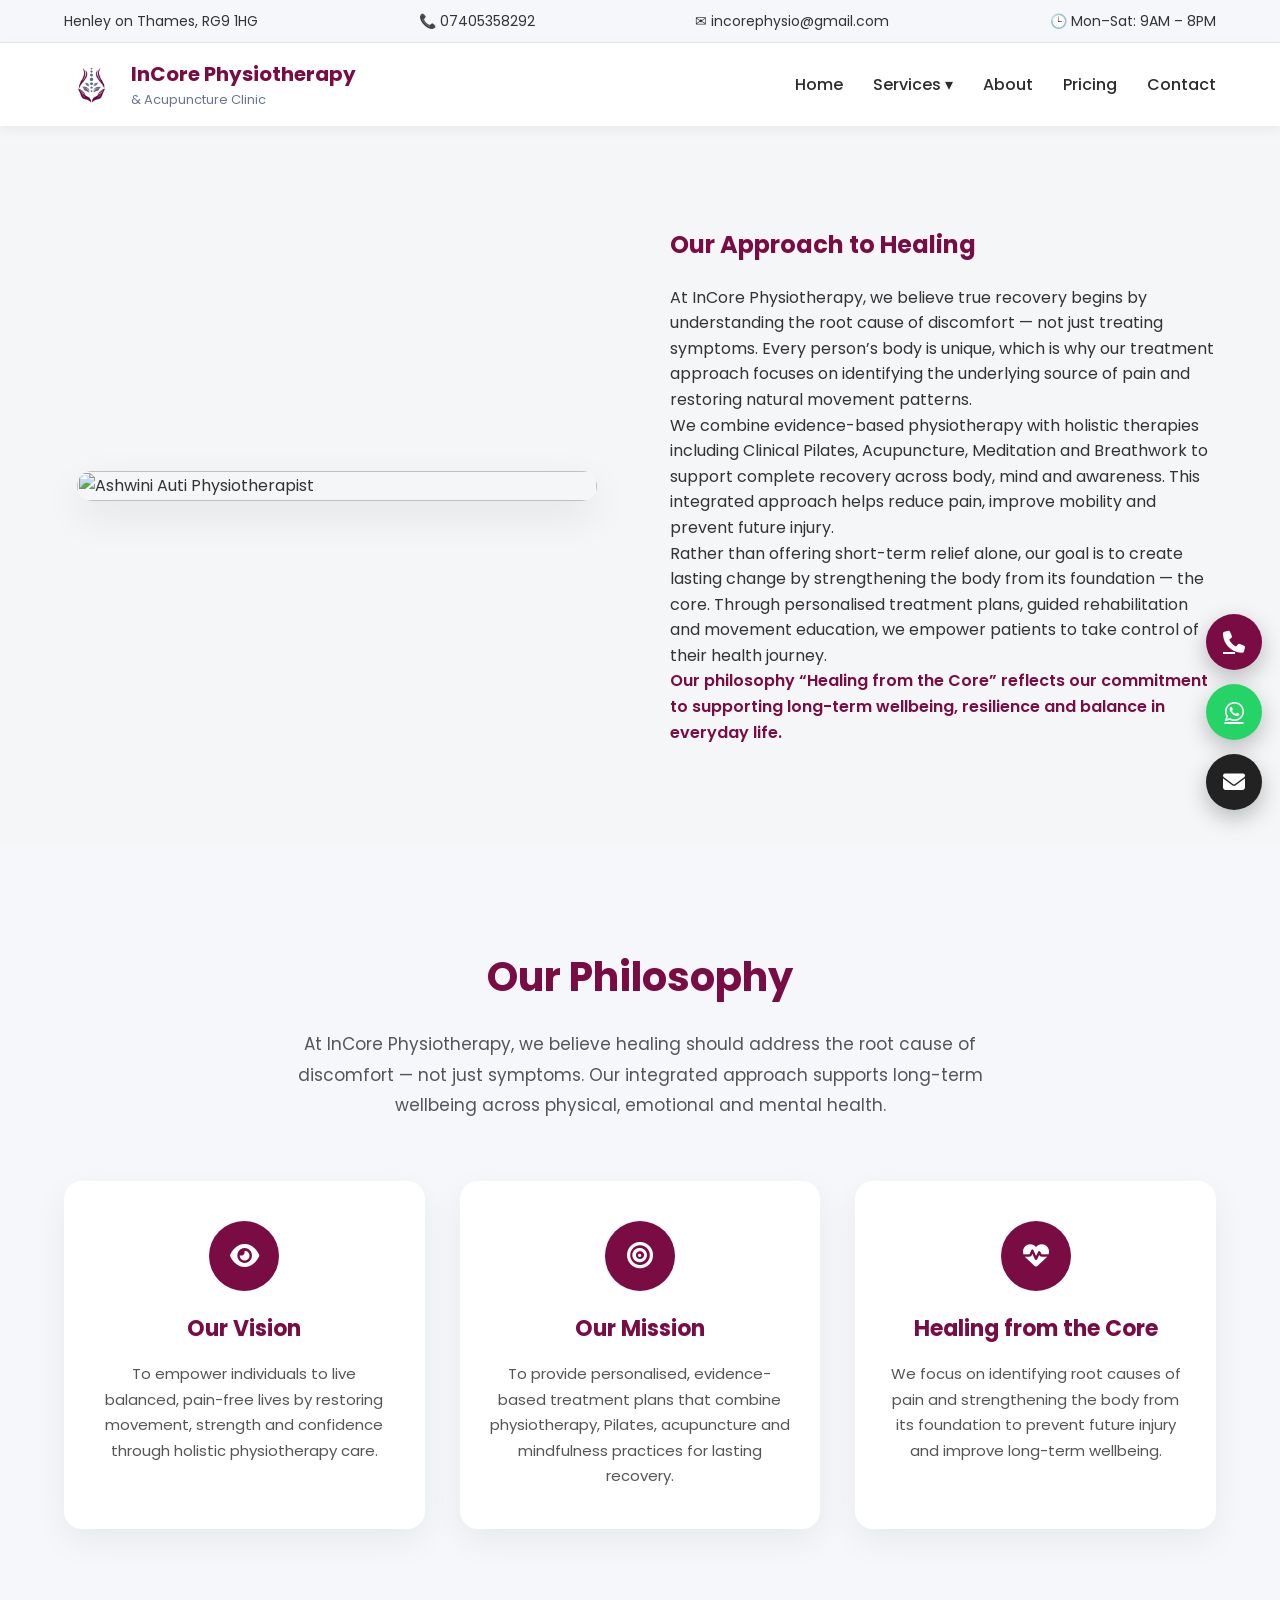
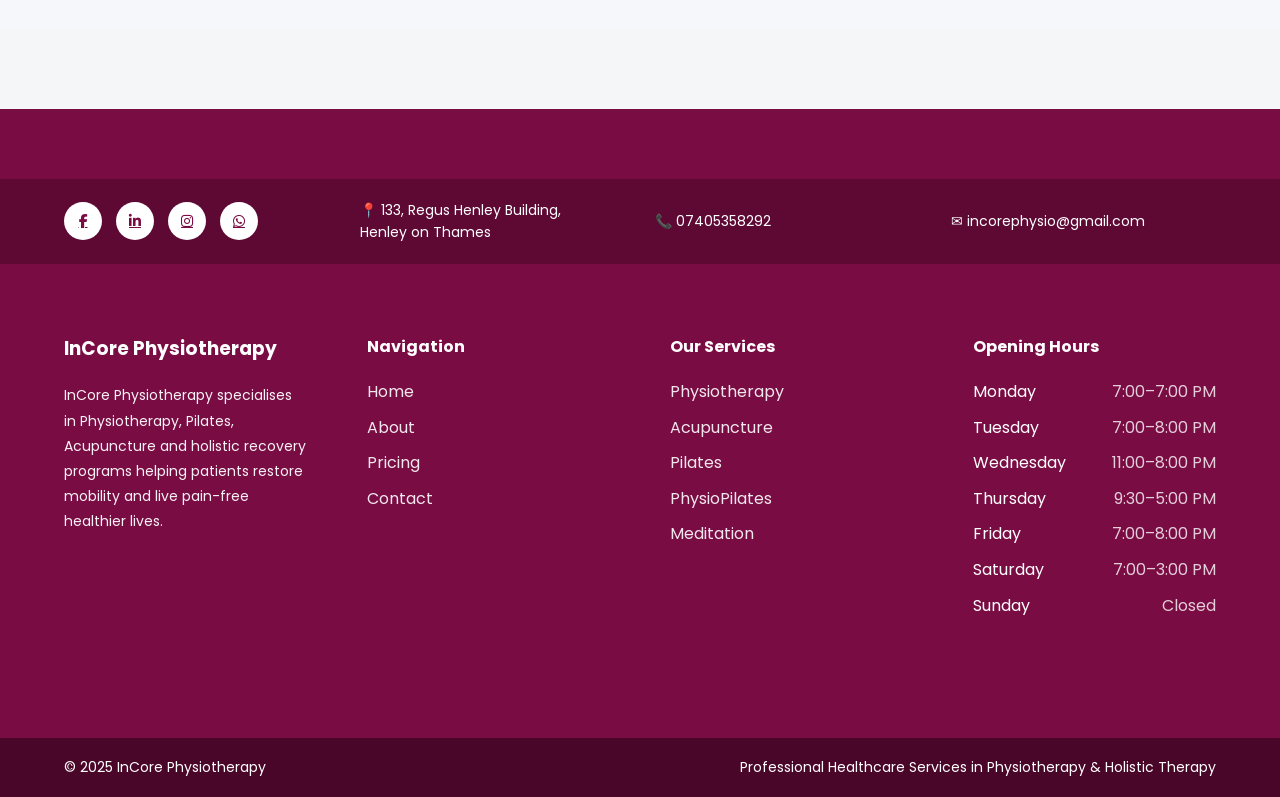
==== about.html @ 0fb8288b "Add files via upload" ====
<link rel="stylesheet" href="style1.css">

<link href="https://fonts.googleapis.com/css2?family=Poppins:wght@400;600&family=Open+Sans:wght@400;500&display=swap" rel="stylesheet">
<link rel="stylesheet"
href="https://cdnjs.cloudflare.com/ajax/libs/font-awesome/6.5.1/css/all.min.css">
</head>

<body>


<!-- TOP INFO BAR -->

<div class="topbar">

<div class="container topbar-flex">

<div class="info-item">
Henley on Thames, RG9 1HG
</div>

<div class="info-item">
📞 07405358292
</div>

<div class="info-item">
✉ incorephysio@gmail.com
</div>

<div class="info-item">
🕒 Mon–Sat: 9AM – 8PM
</div>

</div>

</div>



<!-- MAIN HEADER -->

<header class="header">

<div class="container nav">

<div class="logo-area">

<img src="icononly.png" class="logo-img">

<div class="logo-text">
<h2>InCore Physiotherapy </h2>
<span>& Acupuncture Clinic</span>

</div>

</div>


<nav class="menu" id="menu">

<a href="index.html">Home</a>

<div class="dropdown">

<a href="#" class="dropdown-toggle">Services ▾</a>

<div class="dropdown-menu">

<a href="physiotherapy.html">Physiotherapy</a>
<a href="accupuncture.html">Acupuncture</a>
<a href="Pilates.html">Pilates</a>
<a href="physiopilates.html">Breathwork</a>
<a href="meditation.html">Meditation</a>


</div>

</div>

<a href="about.html">About</a>
<a href="pricing.html">Pricing</a>

<a href="contact.html">Contact</a>

</nav>


<!-- <a href="#" class="btn-primary">
Book
</a>
 -->

<div class="hamburger" id="hamburger">
☰
</div>

</div>

</header>






<section class="about-intro">

<div class="container about-grid">

<div class="about-image">

<img src="founder.jpg" alt="Ashwini Auti Physiotherapist">

</div>

<div class="about-text">

<h2>Our Approach to Healing</h2>

<p>
At InCore Physiotherapy, we believe true recovery begins by understanding
the root cause of discomfort — not just treating symptoms. Every person’s
body is unique, which is why our treatment approach focuses on identifying
the underlying source of pain and restoring natural movement patterns.
</p>

<p>
We combine evidence-based physiotherapy with holistic therapies including
Clinical Pilates, Acupuncture, Meditation and Breathwork to support
complete recovery across body, mind and awareness. This integrated
approach helps reduce pain, improve mobility and prevent future injury.
</p>

<p>
Rather than offering short-term relief alone, our goal is to create lasting
change by strengthening the body from its foundation — the core. Through
personalised treatment plans, guided rehabilitation and movement
education, we empower patients to take control of their health journey.
</p>

<p class="highlight-text">
Our philosophy “Healing from the Core” reflects our commitment to
supporting long-term wellbeing, resilience and balance in everyday life.
</p>

</div>

</div>

</section>



<section class="vision-section">

<div class="container">

<h2 class="section-title">Our Philosophy</h2>

<p class="vision-intro">
At InCore Physiotherapy, we believe healing should address the root cause
of discomfort — not just symptoms. Our integrated approach supports long-term
wellbeing across physical, emotional and mental health.
</p>


<div class="vision-grid">


<!-- VISION -->

<div class="vision-card">

<div class="vision-icon">
<i class="fa-solid fa-eye"></i>
</div>

<h3>Our Vision</h3>

<p>
To empower individuals to live balanced, pain-free lives by restoring movement,
strength and confidence through holistic physiotherapy care.
</p>

</div>


<!-- MISSION -->

<div class="vision-card">

<div class="vision-icon">
<i class="fa-solid fa-bullseye"></i>
</div>

<h3>Our Mission</h3>

<p>
To provide personalised, evidence-based treatment plans that combine
physiotherapy, Pilates, acupuncture and mindfulness practices for
lasting recovery.
</p>

</div>


<!-- CORE PHILOSOPHY -->

<div class="vision-card">

<div class="vision-icon">
<i class="fa-solid fa-heart-pulse"></i>
</div>

<h3>Healing from the Core</h3>

<p>
We focus on identifying root causes of pain and strengthening the body
from its foundation to prevent future injury and improve long-term wellbeing.
</p>

</div>


</div>

</div>

</section>














<footer class="footer">

<!-- TOP CONTACT STRIP -->

<div class="footer-top">

<div class="container footer-top-grid">

<div class="footer-social">
<a href="https://www.facebook.com/profile.php?id=61563125564961"><i class="fab fa-facebook-f"></i></a>
<a href="https://www.linkedin.com/in/ashwini-a-107a5a2b/"><i class="fab fa-linkedin-in"></i></a>
<a href="https://www.instagram.com/incorephysiotherapy"><i class="fab fa-instagram"></i></a>
<a href="https://wa.me/917405358292"><i class="fab fa-whatsapp"></i></a>
</div>

<div class="footer-contact-item">
📍 133, Regus Henley Building,<br>
Henley on Thames
</div>

<div class="footer-contact-item">
📞 07405358292
</div>

<div class="footer-contact-item">
✉ incorephysio@gmail.com
</div>

</div>

</div>


<!-- MAIN FOOTER GRID -->

<div class="container footer-grid">


<!-- COLUMN 1 -->

<div class="footer-col">

<h3>InCore Physiotherapy</h3>

<p>
InCore Physiotherapy specialises in Physiotherapy, Pilates,
Acupuncture and holistic recovery programs helping patients
restore mobility and live pain-free healthier lives.
</p>

</div>


<!-- COLUMN 2 -->

<div class="footer-col">

<h4>Navigation</h4>

<ul>
<li><a href="index.html">Home</a></li>

<li><a href="about.html">About</a></li>
<li><a href="pricing.html">Pricing</a></li>

<li><a href="contact.html">Contact</a></li>
</ul>

</div>


<!-- COLUMN 3 -->

<div class="footer-col">

<h4>Our Services</h4>

<ul>
<li><a href="physiotherapy.html">Physiotherapy</a></li>
<li><a href="accupunture.html">Acupuncture</a></li>
<li><a href="Pilates.html">Pilates</a></li>
<li><a href="physiopilates.html">PhysioPilates</a></li>
<li><a href="meditation.html">Meditation</a></li>

</ul>

</div>


<!-- COLUMN 4 -->

<div class="footer-col">

<h4>Opening Hours</h4>

<ul class="hours">
<li>Monday <span>7:00–7:00 PM</span></li>
<li>Tuesday <span>7:00–8:00 PM</span></li>
<li>Wednesday <span>11:00–8:00 PM</span></li>
<li>Thursday <span>9:30–5:00 PM</span></li>
<li>Friday <span>7:00–8:00 PM</span></li>
<li>Saturday <span>7:00–3:00 PM</span></li>
<li>Sunday <span>Closed</span></li>
</ul>

</div>

</div>


<!-- COPYRIGHT -->

<div class="footer-bottom">

<div class="container footer-bottom-flex">

<p>© 2025 InCore Physiotherapy</p>

<p>Professional Healthcare Services in Physiotherapy & Holistic Therapy</p>

</div>

</div>

</footer>


<!-- ENQUIRY POPUP -->

<div class="popup-overlay" id="popupOverlay">

<div class="popup-box">

<span class="popup-close" onclick="closePopup()">×</span>

<h3>Book Your Free Consultation</h3>

<form>

<input type="text" placeholder="Full Name" required>

<input type="email" placeholder="Email Address" required>

<input type="tel" placeholder="Phone Number" required>

<select required>
<option>Select Service</option>
<option>Physiotherapy</option>
<option>Acupuncture</option>
<option>Pilates</option>
<option>PhysioPilates</option>
</select>

<textarea placeholder="Your Message"></textarea>

<button type="submit">Submit Enquiry</button>

</form>

</div>

</div>

<!-- FLOATING CONTACT BUTTONS -->

<div class="floating-buttons">

<a href="tel:07405358292" class="float-call">
<i class="fa-solid fa-phone"></i>
</a>

<a href="https://wa.me/917405358292" target="_blank" class="float-whatsapp">
<i class="fa-brands fa-whatsapp"></i>
</a>

<button class="float-enquiry" onclick="openPopup()">
<i class="fa-solid fa-envelope"></i>
</button>

</div>
<script src="script.js"></script>

</body>
</html>
---- style1.css ----
/* ================= ROOT ================= */

:root{
--primary:#7A0C44;
--secondary:#6C7394;
--light:#F6F7FB;
--dark:#2C2C2C;
--radius:16px;
}

*{
margin:0;
padding:0;
box-sizing:border-box;
}

body{
font-family:'Open Sans',sans-serif;
color:var(--dark);
line-height:1.6;
}

.container{
width:90%;
max-width:1200px;
margin:auto;
}

/* ================= TOPBAR ================= */

.topbar{
background:var(--light);
border-bottom:1px solid #E3E6EF;
font-size:14px;
}

.topbar-flex{
display:flex;
justify-content:space-between;
flex-wrap:wrap;
padding:10px 0;
}

/* ================= HEADER ================= */

.header{
position:sticky;
top:0;
background:white;
z-index:999;
box-shadow:0 4px 12px rgba(0,0,0,.05);
}

.nav{
display:flex;
align-items:center;
justify-content:space-between;
padding:15px 0;
}

.logo-area{
display:flex;
gap:12px;
align-items:center;
}

.logo-img{
width:55px;
}

.logo-text h2{
font-family:'Poppins';
color:var(--primary);
font-size:20px;
}

.logo-text span{
font-size:13px;
color:var(--secondary);
}

.menu{
display:flex;
gap:30px;
align-items:center;
}

.menu a{
text-decoration:none;
color:var(--dark);
font-weight:500;
}

.menu a:hover{
color:var(--primary);
}

.cta-btn{
background:var(--primary);
color:white;
padding:12px 26px;
border-radius:30px;
text-decoration:none;
font-weight:600;
}

/* dropdown */

.dropdown{
position:relative;
}

.dropdown-menu{
position:absolute;
top:40px;
left:0;
background:white;
border-radius:12px;
box-shadow:0 10px 25px rgba(0,0,0,.08);
display:none;
flex-direction:column;
min-width:200px;
}

.dropdown:hover .dropdown-menu{
display:flex;
}

.dropdown-menu a{
padding:12px 20px;
}

/* hamburger */

.hamburger{
display:none;
font-size:26px;
cursor:pointer;
}

/* ================= HERO ================= */

.hero{
padding:90px 0;
background:linear-gradient(90deg,#fff 45%,transparent);
}

.slide{
display:none;
align-items:center;
justify-content:space-between;
gap:40px;
}

.slide.active{
display:flex;
}

.hero-content{
max-width:520px;
}

.hero-content h1{
font-family:'Poppins';
font-size:46px;
margin-bottom:20px;
}

.hero-content p{
margin-bottom:25px;
color:#555;
}

.btn-primary{
background:var(--primary);
color:white;
padding:14px 30px;
border-radius:30px;
text-decoration:none;
}

.hero-img{
width:450px;
max-width:100%;
}

/* slider dots */

.dots{
text-align:center;
margin-top:20px;
}

.dot{
width:10px;
height:10px;
background:#ccc;
display:inline-block;
border-radius:50%;
margin:5px;
cursor:pointer;
}

.dot.active{
background:var(--primary);
}

/* ================= ABOUT ================= */

.about-section{
background:var(--light);
padding:90px 0;
}

.about-wrapper{
display:flex;
gap:60px;
align-items:center;
}

.about-image img{
width:100%;
border-radius:var(--radius);
}

.section-tag{
color:var(--secondary);
font-weight:600;
}

.about-content h2{
font-family:'Poppins';
font-size:38px;
color:var(--primary);
margin:15px 0;
}

/* ================= SERVICES ================= */

.services-section{
padding:90px 0;
background:var(--light);
}

.section-title{
text-align:center;
font-family:'Poppins';
font-size:36px;
color:var(--primary);
margin-bottom:40px;
}

.services-carousel{
position:relative;
}

.services-track{
display:flex;
gap:25px;
overflow-x:auto;
scrollbar-width:none;
}

.services-track::-webkit-scrollbar{
display:none;
}

.service-card{
min-width:280px;
background:white;
padding:20px;
border-radius:var(--radius);
box-shadow:0 6px 20px rgba(0,0,0,.05);
text-align:center;
}

.service-card img{
width:100%;
height:160px;
object-fit:cover;
border-radius:12px;
}

.buttons{
display:flex;
gap:10px;
justify-content:center;
margin-top:15px;
}

.btn-outline{
border:2px solid var(--primary);
color:var(--primary);
padding:8px 18px;
border-radius:25px;
text-decoration:none;
}

.btn-fill{
background:var(--primary);
color:white;
padding:8px 18px;
border-radius:25px;
text-decoration:none;
}

.services-arrow{
position:absolute;
top:45%;
transform:translateY(-50%);
background:white;
border:none;
font-size:22px;
padding:10px;
border-radius:50%;
cursor:pointer;
}

.prev{left:-10px;}
.next{right:-10px;}

/* ================= EXPERT ================= */

.expert-section{
padding:90px 0;
}

.expert-wrapper{
display:flex;
gap:60px;
align-items:center;
}

.expert-image img{
width:420px;
border-radius:20px;
}

/* ================= REVIEWS ================= */

.reviews-section{
padding:90px 0;
background:var(--light);
}

.reviews-carousel{
position:relative;
}

.reviews-track{
display:flex;
gap:25px;
overflow-x:auto;
scrollbar-width:none;
}

.review-card{
min-width:280px;
background:white;
padding:25px;
border-radius:var(--radius);
}

/* ================= REGISTRATION ================= */

.registration-section{
padding:90px 0;
text-align:center;
}

.registration-grid{
display:grid;
grid-template-columns:repeat(5,1fr);
gap:40px;
}

/* ================= SCHEDULE ================= */

.schedule-section{
padding:90px 0;
}

.schedule-wrapper{
display:flex;
gap:60px;
}

.schedule-form{
background:var(--light);
padding:40px;
border-radius:var(--radius);
}

.schedule-form input,
.schedule-form select,
.schedule-form textarea{
width:100%;
padding:14px;
margin-bottom:18px;
border-radius:30px;
border:1px solid #ddd;
}

/* ================= FOOTER ================= */

.footer{
background:var(--primary);
color:white;
padding-top:70px;
}

.footer-grid{
display:grid;
grid-template-columns:repeat(4,1fr);
gap:50px;
}

.footer-bottom{
margin-top:40px;
background:#5E0834;
padding:18px 0;
}

/* ================= RESPONSIVE ================= */

@media(max-width:1024px){

.about-wrapper,
.expert-wrapper,
.schedule-wrapper{
flex-direction:column;
text-align:center;
}

.registration-grid{
grid-template-columns:repeat(3,1fr);
}

}

@media(max-width:768px){

.menu{
position:absolute;
top:80px;
right:-100%;
flex-direction:column;
background:white;
width:250px;
padding:25px;
transition:.3s;
}

.menu.active{
right:20px;
}

.hamburger{
display:block;
}

.cta-btn{
display:none;
}

.registration-grid{
grid-template-columns:repeat(2,1fr);
}

}

@media(max-width:500px){

.hero-content h1{
font-size:30px;
}

.registration-grid{
grid-template-columns:1fr;
}

.footer-grid{
grid-template-columns:1fr;
text-align:center;
}

}




/* ================= HERO SECTION FIX ================= */

.hero{
position:relative;
padding:120px 0 80px;
background:#F6F7FB;
overflow:hidden;
}


/* layout fix */

.carousel{
max-width:1200px;
margin:auto;
position:relative;
}


/* slide layout correction */

.slide{
display:none;
align-items:center;
justify-content:space-between;
gap:60px;
}

.slide.active{
display:flex;
}


/* LEFT CONTENT FIX */

.hero-content{
max-width:560px;
z-index:2;
}

.hero-content h1{
font-size:52px;
line-height:1.2;
font-family:"Poppins";
margin-bottom:20px;
}

.hero-content p{
font-size:17px;
margin-bottom:30px;
color:#555;
}


/* BUTTON FIX */

.btn-primary{
background:#7A0C44;
padding:14px 34px;
border-radius:40px;
font-weight:600;
transition:.3s ease;
}

.btn-primary:hover{
background:#5E0834;
}


/* RIGHT IMAGE FIX */

.hero-img{
width:520px;
max-width:100%;
object-fit:contain;
}


/* GRADIENT OVERLAY LIKE REFERENCE DESIGN */

.hero::before{
content:"";
position:absolute;
left:0;
top:0;
width:65%;
height:100%;
background:linear-gradient(
90deg,
rgba(246,247,251,1) 35%,
rgba(246,247,251,0.9) 55%,
rgba(246,247,251,0) 100%
);
z-index:1;
}


/* DOTS ALIGNMENT FIX */

.dots{
margin-top:40px;
display:flex;
justify-content:center;
gap:10px;
}

.dot{
width:10px;
height:10px;
background:#ccc;
border-radius:50%;
transition:.3s;
}

.dot.active{
background:#7A0C44;
}


/* ================= RESPONSIVE ================= */


/* laptop */

@media(max-width:1200px){

.hero-content h1{
font-size:44px;
}

.hero-img{
width:420px;
}

}


/* tablet */

@media(max-width:992px){

.slide{
flex-direction:column;
text-align:center;
}

.hero::before{
display:none;
}

.hero-content{
max-width:100%;
}

.hero-img{
width:360px;
margin-top:30px;
}

}


/* mobile */

@media(max-width:600px){

.hero{
padding:80px 0 50px;
}

.hero-content h1{
font-size:30px;
}

.hero-content p{
font-size:15px;
}

.hero-img{
width:260px;
}

}
/* ================= TOPBAR 2-COLUMN MOBILE FIX ================= */

@media(max-width:768px){

.topbar{
padding:10px 15px;
background:#F6F7FB;
border-bottom:1px solid #E3E6EF;
}

/* FORCE GRID STRUCTURE */

.topbar-flex{
display:grid !important;
grid-template-columns:1fr 1fr;
gap:8px 12px;
align-items:center;
}

/* ITEM ALIGNMENT */

.info-item{
font-size:13px;
color:#6C7394;
display:flex;
align-items:center;
gap:6px;
white-space:nowrap;
}

/* EMAIL WRAP CONTROL */

.info-item:nth-child(3){
grid-column:1 / 2;
}

.info-item:nth-child(4){
grid-column:2 / 3;
}

}


/* EXTRA SMALL PHONES */

@media(max-width:420px){

.topbar-flex{
grid-template-columns:1fr;
text-align:left;
}

.info-item{
font-size:12px;
}

}


/* ================= ABOUT SECTION GRID FIX ================= */

.about-section{
padding:100px 0;
background:#F6F7FB;
}


/* FORCE 2 COLUMN GRID */

.about-wrapper{
display:grid;
grid-template-columns:1fr 1fr;
gap:60px;
align-items:center;
}


/* IMAGE FIX */

.about-image{
width:100%;
display:flex;
justify-content:center;
}

.about-image img{
width:100%;
max-width:520px;
border-radius:18px;
box-shadow:0 15px 40px rgba(0,0,0,0.08);
}


/* TEXT COLUMN */

.about-content{
max-width:540px;
}


.section-tag{
font-size:14px;
letter-spacing:1px;
color:#6C7394;
font-weight:600;
text-transform:uppercase;
}


.about-content h2{
font-family:"Poppins";
font-size:42px;
line-height:1.2;
color:#7A0C44;
margin:15px 0 20px;
}


.location-title{
font-size:18px;
font-weight:600;
margin-bottom:15px;
}


.about-content p{
font-size:16px;
line-height:1.8;
color:#555;
margin-bottom:14px;
}


.highlight-text{
font-weight:600;
color:#7A0C44;
}


/* BUTTON ALIGNMENT */

.about-content .btn-primary{
margin-top:20px;
padding:14px 34px;
border-radius:40px;
}


/* ================= TABLET ================= */

@media(max-width:992px){

.about-wrapper{
grid-template-columns:1fr;
text-align:center;
}

.about-content{
max-width:100%;
}

.about-image{
order:-1;
}

}


/* ================= MOBILE ================= */

@media(max-width:600px){

.about-content h2{
font-size:30px;
}

.about-content p{
font-size:15px;
}

.about-image img{
max-width:100%;
}

}


/* ================= SERVICES SECTION ================= */

.services-section{
padding:100px 0;
background:#F6F7FB;
position:relative;
}

.services-carousel{
position:relative;
overflow:hidden;
}

/* TRACK */

.services-track{
display:flex;
gap:30px;
overflow-x:auto;
scroll-behavior:smooth;
scrollbar-width:none;
padding:10px;
}

.services-track::-webkit-scrollbar{
display:none;
}


/* CARD */

.service-card{
flex:0 0 280px;
background:white;
border-radius:20px;
padding:22px;
text-align:center;
box-shadow:0 12px 30px rgba(0,0,0,0.06);
transition:.35s ease;
display:flex;
flex-direction:column;
justify-content:space-between;
min-height:360px;
}

.service-card:hover{
transform:translateY(-8px);
}


/* IMAGE */

.service-card img{
width:100%;
height:170px;
object-fit:cover;
border-radius:14px;
margin-bottom:18px;
}


/* TITLE */

.service-card h3{
font-family:"Poppins";
color:#7A0C44;
margin-bottom:8px;
}


/* TEXT */

.service-card p{
font-size:15px;
color:#555;
margin-bottom:18px;
}


/* BUTTON GROUP */

.buttons{
display:flex;
gap:12px;
justify-content:center;
}


/* OUTLINE BUTTON */

.btn-outline{
border:2px solid #7A0C44;
color:#7A0C44;
padding:10px 22px;
border-radius:40px;
font-weight:500;
transition:.3s;
}

.btn-outline:hover{
background:#7A0C44;
color:white;
}


/* FILLED BUTTON */

.btn-fill{
background:#7A0C44;
color:white;
padding:10px 24px;
border-radius:40px;
font-weight:600;
}


/* ARROWS */

.services-arrow{
position:absolute;
top:45%;
transform:translateY(-50%);
width:42px;
height:42px;
border-radius:50%;
background:white;
border:none;
font-size:22px;
cursor:pointer;
box-shadow:0 6px 20px rgba(0,0,0,0.12);
z-index:5;
}

.services-arrow.prev{
left:-18px;
}

.services-arrow.next{
right:-18px;
}


/* ================= TABLET ================= */

@media(max-width:992px){

.service-card{
flex:0 0 48%;
min-height:340px;
}

}


/* ================= MOBILE ================= */

@media(max-width:600px){

.service-card{
flex:0 0 90%;
}

.services-arrow{
display:none;
}

}

/* ================= SERVICES RESPONSIVE FIX ================= */

/* DESKTOP = 3 CARDS */

.services-track{
display:flex;
gap:30px;
overflow:hidden;
}

.service-card{
flex:0 0 calc((100% - 60px)/3);
}


/* TABLET = 2 CARDS */

@media(max-width:992px){

.service-card{
flex:0 0 calc((100% - 30px)/2);
}

}


/* MOBILE = 1 CARD */

@media(max-width:600px){

.service-card{
flex:0 0 100%;
}

.services-arrow{
display:none;
}

}


/* ================= SERVICES MOBILE FIX ================= */

@media(max-width:600px){

.services-carousel{
padding:0 10px;
}

.services-track{
gap:0;
padding:0;
overflow-x:auto;
scroll-snap-type:x mandatory;
}

.service-card{
flex:0 0 100%;
max-width:100%;
margin:auto;
scroll-snap-align:center;
padding:22px 18px;
border-radius:18px;
}

/* IMAGE FIX */

.service-card img{
height:180px;
border-radius:14px;
}

/* BUTTON ALIGNMENT FIX */

.buttons{
flex-direction:row;
justify-content:center;
gap:12px;
}

/* BUTTON SIZE FIX */

.btn-outline,
.btn-fill{
flex:1;
text-align:center;
padding:12px 0;
font-size:14px;
}

/* HIDE ARROWS ON MOBILE */

.services-arrow{
display:none;
}

}




/* ================= EXPERT SECTION FIX ================= */

.expert-section{
padding:110px 0;
background:#ffffff;
}


/* FORCE EQUAL GRID */

.expert-wrapper{
display:grid;
grid-template-columns:1fr 1fr;
gap:70px;
align-items:center;
}


/* LEFT CONTENT */

.expert-content{
max-width:560px;
}

.expert-content h2{
font-family:"Poppins";
font-size:42px;
color:#7A0C44;
margin:12px 0 18px;
}


.section-tag{
font-size:14px;
letter-spacing:1px;
text-transform:uppercase;
color:#6C7394;
font-weight:600;
}


.expert-qualifications p{
font-size:16px;
margin-bottom:6px;
color:#444;
}


.expert-content p{
font-size:16px;
line-height:1.8;
margin-bottom:14px;
color:#555;
}


.highlight-text{
color:#7A0C44;
font-weight:600;
}


/* RIGHT IMAGE COLUMN */

.expert-image{
display:flex;
justify-content:center;
}

.expert-image img{
width:100%;
max-width:420px;
border-radius:22px;
box-shadow:0 20px 50px rgba(0,0,0,0.08);
}


/* BUTTON FIX */

.expert-buttons{
margin-top:25px;
}

.expert-buttons .btn-primary{
padding:14px 36px;
border-radius:40px;
}


/* ================= TABLET ================= */

@media(max-width:992px){

.expert-wrapper{
grid-template-columns:1fr;
text-align:center;
gap:40px;
}

.expert-image{
order:-1;
}

.expert-content{
max-width:100%;
}

}


/* ================= MOBILE ================= */

@media(max-width:600px){

.expert-content h2{
font-size:30px;
}

.expert-content p{
font-size:15px;
}

.expert-image img{
max-width:280px;
}

}



/* ================= TESTIMONIAL SECTION ================= */

.reviews-section{
padding:110px 0;
background:#F6F7FB;
position:relative;
}

.reviews-carousel{
position:relative;
overflow:hidden;
}

/* TRACK */

.reviews-track{
display:flex;
gap:30px;
overflow-x:auto;
scroll-behavior:smooth;
scrollbar-width:none;
padding:10px;
}

.reviews-track::-webkit-scrollbar{
display:none;
}


/* CARD DESIGN */

.review-card{
flex:0 0 calc((100% - 60px)/3);
background:white;
padding:28px;
border-radius:18px;
box-shadow:0 10px 30px rgba(0,0,0,0.06);
transition:.3s ease;
min-height:220px;
display:flex;
flex-direction:column;
justify-content:space-between;
position:relative;
}

.review-card:hover{
transform:translateY(-6px);
}


/* QUOTE STYLE */

.review-card p{
font-size:16px;
line-height:1.7;
color:#444;
margin-bottom:20px;
}


/* AUTHOR */

.review-card h4{
color:#7A0C44;
font-family:"Poppins";
margin-bottom:3px;
}

.review-card span{
font-size:14px;
color:#6C7394;
}


/* ARROWS */

.review-prev,
.review-next{
position:absolute;
top:45%;
transform:translateY(-50%);
width:42px;
height:42px;
border-radius:50%;
background:white;
border:none;
font-size:22px;
cursor:pointer;
box-shadow:0 6px 20px rgba(0,0,0,0.12);
z-index:5;
}

.review-prev{
left:-18px;
}

.review-next{
right:-18px;
}


/* TABLET */

@media(max-width:992px){

.review-card{
flex:0 0 calc((100% - 30px)/2);
}

}


/* MOBILE */

@media(max-width:600px){

.review-card{
flex:0 0 100%;
}

.review-prev,
.review-next{
display:none;
}

}





/* ================= SCHEDULE SECTION ================= */

.schedule-section{
padding:110px 0;
background:#ffffff;
}


/* GRID LAYOUT */

.schedule-wrapper{
display:grid;
grid-template-columns:1fr 1fr;
gap:70px;
align-items:center;
}


/* LEFT CONTENT */

.schedule-content{
max-width:560px;
}

.schedule-content h2{
font-family:"Poppins";
font-size:42px;
color:#7A0C44;
margin-bottom:18px;
}

.schedule-content h4{
font-size:18px;
font-weight:600;
margin-bottom:10px;
}

.schedule-content h5{
margin-top:20px;
font-weight:600;
color:#7A0C44;
}

.schedule-content p{
font-size:16px;
line-height:1.8;
color:#555;
margin-bottom:12px;
}

.schedule-list ul{
padding-left:18px;
margin-top:10px;
}

.schedule-list li{
margin-bottom:6px;
font-size:15px;
color:#444;
}


/* RIGHT FORM CARD */

.schedule-form{
background:#F6F7FB;
padding:45px;
border-radius:22px;
box-shadow:0 18px 45px rgba(0,0,0,0.08);
}

.schedule-form h3{
font-family:"Poppins";
margin-bottom:25px;
color:#2C2C2C;
}


/* INPUT FIELDS */

.schedule-form input,
.schedule-form select,
.schedule-form textarea{

width:100%;
padding:16px 18px;
margin-bottom:18px;
border-radius:40px;
border:1px solid #E3E6EF;
font-size:15px;
outline:none;
transition:.3s;
background:white;
}


/* TEXTAREA FIX */

.schedule-form textarea{
border-radius:18px;
height:120px;
resize:none;
}


/* INPUT FOCUS EFFECT */

.schedule-form input:focus,
.schedule-form select:focus,
.schedule-form textarea:focus{

border-color:#7A0C44;
box-shadow:0 0 0 3px rgba(122,12,68,0.08);

}


/* BUTTON */

.pay-btn{
width:100%;
background:#7A0C44;
color:white;
padding:16px;
border:none;
border-radius:40px;
font-size:17px;
font-weight:600;
cursor:pointer;
transition:.3s;
}

.pay-btn:hover{
background:#5E0834;
}


/* ================= TABLET ================= */

@media(max-width:992px){

.schedule-wrapper{
grid-template-columns:1fr;
gap:40px;
text-align:center;
}

.schedule-content{
max-width:100%;
}

}


/* ================= MOBILE ================= */

@media(max-width:600px){

.schedule-content h2{
font-size:30px;
}

.schedule-content p{
font-size:15px;
}

.schedule-form{
padding:30px 22px;
}

.schedule-form input,
.schedule-form select,
.schedule-form textarea{
font-size:14px;
padding:14px 16px;
}

.pay-btn{
font-size:15px;
}

}





/* ================= FOOTER ================= */

.footer{
background:#7A0C44;
color:white;
margin-top:80px;
}


/* TOP STRIP */

.footer-top{
background:#5E0834;
padding:20px 0;
}

.footer-top-grid{
display:grid;
grid-template-columns:repeat(4,1fr);
align-items:center;
gap:30px;
}

.footer-social a{
display:inline-flex;
justify-content:center;
align-items:center;
width:38px;
height:38px;
border-radius:50%;
background:white;
color:#7A0C44;
margin-right:10px;
font-size:14px;
transition:.3s;
}

.footer-social a:hover{
background:#ddd;
}

.footer-contact-item{
font-size:14px;
line-height:1.6;
}


/* MAIN GRID */

.footer-grid{
display:grid;
grid-template-columns:repeat(4,1fr);
gap:60px;
padding:70px 0;
}

.footer-col h3{
font-family:"Poppins";
margin-bottom:20px;
}

.footer-col h4{
margin-bottom:20px;
font-family:"Poppins";
}

.footer-col p{
font-size:14px;
line-height:1.8;
opacity:.95;
}

.footer-col ul{
list-style:none;
padding:0;
}

.footer-col ul li{
margin-bottom:10px;
display:flex;
justify-content:space-between;
}

.footer-col ul li a{
text-decoration:none;
color:white;
opacity:.9;
transition:.3s;
}

.footer-col ul li a:hover{
opacity:1;
}


/* HOURS ALIGN */

.hours span{
opacity:.8;
}


/* COPYRIGHT */

.footer-bottom{
background:#4A0628;
padding:18px 0;
font-size:14px;
}

.footer-bottom-flex{
display:flex;
justify-content:space-between;
align-items:center;
}


/* ================= RESPONSIVE ================= */

@media(max-width:1024px){

.footer-grid{
grid-template-columns:repeat(2,1fr);
}

.footer-top-grid{
grid-template-columns:repeat(2,1fr);
}

}

@media(max-width:600px){

.footer-grid{
grid-template-columns:1fr;
text-align:center;
}

.footer-top-grid{
grid-template-columns:1fr;
text-align:center;
}

.footer-bottom-flex{
flex-direction:column;
gap:6px;
}

.footer-social{
margin-bottom:10px;
}

}





/* ================= POPUP FORM ================= */

.popup-overlay{
position:fixed;
top:0;
left:0;
width:100%;
height:100%;
background:rgba(0,0,0,.5);
display:flex;
justify-content:center;
align-items:center;
z-index:9999;
opacity:0;
visibility:hidden;
transition:.3s;
}

.popup-overlay.active{
opacity:1;
visibility:visible;
}

.popup-box{
background:white;
padding:40px;
border-radius:20px;
width:90%;
max-width:420px;
position:relative;
animation:popupFade .4s ease;
}

@keyframes popupFade{
from{transform:translateY(40px);opacity:0;}
to{transform:translateY(0);opacity:1;}
}

.popup-box h3{
color:#7A0C44;
margin-bottom:20px;
text-align:center;
}

.popup-box input,
.popup-box select,
.popup-box textarea{
width:100%;
padding:14px;
margin-bottom:15px;
border-radius:30px;
border:1px solid #ddd;
outline:none;
}

.popup-box textarea{
border-radius:15px;
height:90px;
resize:none;
}

.popup-box button{
width:100%;
padding:14px;
background:#7A0C44;
color:white;
border:none;
border-radius:30px;
font-weight:600;
cursor:pointer;
}

.popup-close{
position:absolute;
right:20px;
top:15px;
font-size:24px;
cursor:pointer;
}


/* ================= FLOATING BUTTONS ================= */

.floating-buttons{
position:fixed;
right:20px;
bottom:20px;
display:flex;
flex-direction:column;
gap:12px;
z-index:999;
}

.floating-buttons a,
.floating-buttons button{
width:52px;
height:52px;
border-radius:50%;
display:flex;
align-items:center;
justify-content:center;
font-size:22px;
border:none;
cursor:pointer;
color:white;
box-shadow:0 6px 18px rgba(0,0,0,.2);
}

.float-call{
background:#7A0C44;
}

.float-whatsapp{
background:#25D366;
}

.float-enquiry{
background:#333;
}


/* MOBILE */

@media(max-width:600px){

.popup-box{
padding:25px;
}

.floating-buttons{
right:15px;
bottom:15px;
}

}


/* ================= FLOATING BUTTONS MOBILE FIX ================= */

.floating-buttons{
position:fixed;
right:20px;
bottom:20px;
display:flex;
flex-direction:column;
gap:12px;
z-index:9999 !important;
}

.floating-buttons a,
.floating-buttons button{
width:55px;
height:55px;
border-radius:50%;
display:flex;
align-items:center;
justify-content:center;
font-size:22px;
border:none;
cursor:pointer;
color:white;
box-shadow:0 6px 18px rgba(0,0,0,.25);
}


/* PHONE ICON */

.float-call{
background:#7A0C44;
}


/* WHATSAPP ICON */

.float-whatsapp{
background:#25D366;
}


/* ENQUIRY ICON */

.float-enquiry{
background:#333;
}


/* MOBILE POSITION FIX */

@media(max-width:768px){

.floating-buttons{
right:15px;
bottom:80px; /* navbar overlap avoid */
}

}



/* ===== FINAL POPUP CENTER FIX ===== */

.popup-overlay{
position:fixed !important;
top:0;
left:0;
width:100vw;
height:100vh;
background:rgba(0,0,0,.65);
display:flex;
justify-content:center;
align-items:center;
padding:16px;
z-index:999999;
opacity:0;
visibility:hidden;
transition:.3s ease;
}

.popup-overlay.active{
opacity:1;
visibility:visible;
}


/* POPUP BOX */

.popup-box{
position:relative;
width:100%;
max-width:420px;
max-height:90vh;
overflow-y:auto;
background:#fff;
border-radius:18px;
padding:32px 22px;
margin:auto;
box-shadow:0 25px 70px rgba(0,0,0,.25);
}


/* MOBILE FIX (CRITICAL) */

@media(max-width:600px){

.popup-overlay{
padding:10px;
align-items:center;
justify-content:center;
}

.popup-box{
width:100%;
max-width:100%;
border-radius:14px;
padding:22px 16px;
}

}


/* INPUTS */

.popup-box input,
.popup-box select,
.popup-box textarea{
width:100%;
padding:13px 14px;
margin-bottom:14px;
border-radius:30px;
border:1px solid #ddd;
font-size:14px;
}


/* TEXTAREA */

.popup-box textarea{
border-radius:12px;
height:90px;
resize:none;
}


/* BUTTON */

.popup-box button{
width:100%;
padding:14px;
background:#7A0C44;
color:white;
border:none;
border-radius:40px;
font-weight:600;
}


/* CLOSE BUTTON */

.popup-close{
position:absolute;
top:10px;
right:14px;
font-size:24px;
cursor:pointer;
}


/* ===== FLOATING ICON FINAL FIX ===== */

.floating-buttons{
position:fixed !important;
right:18px;
bottom:90px;
display:flex;
flex-direction:column;
gap:14px;
z-index:999999;
}

.floating-buttons a,
.floating-buttons button{
width:56px;
height:56px;
border-radius:50%;
display:flex;
align-items:center;
justify-content:center;
color:#fff;
font-size:22px;
border:none;
cursor:pointer;
box-shadow:0 8px 22px rgba(0,0,0,.25);
}

.float-call{
background:#7A0C44;
}

.float-whatsapp{
background:#25D366;
}

.float-enquiry{
background:#222;
}


/* MOBILE FIX */

@media(max-width:600px){

.floating-buttons{
right:14px;
bottom:110px;
}

}


/* ===== GLOBAL HORIZONTAL SCROLL FIX ===== */

html, body{
overflow-x:hidden !important;
max-width:100%;
}


































































































/* HERO */

.hero{
padding:90px 0;
background:white;
}

.hero-grid{
display:grid;
grid-template-columns:1fr 1fr;
gap:40px;
align-items:center;
}

.hero-text h1{
font-size:42px;
color:#7b0f3a;
margin-bottom:20px;
}

.hero-text p{
font-size:18px;
margin-bottom:25px;
color:#555;
}

.hero-img img{
width:100%;
border-radius:18px;
}

/* BUTTON PRIMARY */

.btn-primary{
background:#7b0f3a;
color:white;
padding:14px 28px;
border-radius:40px;
text-decoration:none;
transition:.3s;
}

.btn-primary:hover{
background:#5c0c2c;
}

/* CONDITIONS SECTION */

.conditions-section{
padding:90px 0;
background:#f4f5f7;
text-align:center;
}

.section-title{
font-size:34px;
margin-bottom:50px;
color:#7b0f3a;
}

/* GRID */

.conditions-grid{
display:grid;
grid-template-columns:repeat(auto-fit,minmax(260px,1fr));
gap:30px;
}

/* CARD */

.condition-card{
position:relative;
overflow:hidden;
border-radius:18px;
cursor:pointer;
box-shadow:0 10px 30px rgba(0,0,0,.08);
transition:.4s;
}

.condition-card img{
width:100%;
height:220px;
object-fit:cover;
display:block;
transition:.5s;
}

/* OVERLAY */

.overlay{
position:absolute;
bottom:0;
left:0;
width:100%;
background:linear-gradient(
transparent,
rgba(0,0,0,0.7)
);
padding:20px;
text-align:left;
}

.overlay h3{
color:white;
margin:0;
font-size:20px;
font-weight:600;
}

/* HOVER EFFECT */

.condition-card:hover img{
transform:scale(1.08);
}

.condition-card:hover{
transform:translateY(-8px);
box-shadow:0 18px 45px rgba(0,0,0,.15);
}

/* RESPONSIVE */

@media(max-width:768px){

.section-title{
font-size:26px;
}

.condition-card img{
height:200px;
}

}
/* TECHNIQUES SECTION */

.techniques-section{
padding:90px 0;
background:#ffffff;
text-align:center;
}

.section-title{
font-size:34px;
margin-bottom:50px;
color:#7b0f3a;
}


/* GRID */

.tech-grid{
display:grid;
grid-template-columns:repeat(4,1fr);
gap:30px;
}


/* CARD */

.tech-card{
position:relative;
overflow:hidden;
border-radius:18px;
cursor:pointer;
box-shadow:0 10px 30px rgba(0,0,0,.08);
transition:.4s ease;
}


/* IMAGE */

.tech-card img{
width:100%;
height:220px;
object-fit:cover;
transition:.5s;
}


/* OVERLAY */

.tech-overlay{
position:absolute;
bottom:0;
left:0;
width:100%;
padding:18px;
background:linear-gradient(
transparent,
rgba(0,0,0,.75)
);
text-align:left;
}

.tech-overlay h3{
color:white;
margin:0;
font-size:20px;
font-weight:600;
}


/* HOVER EFFECT */

.tech-card:hover img{
transform:scale(1.08);
}

.tech-card:hover{
transform:translateY(-8px);
box-shadow:0 20px 50px rgba(0,0,0,.18);
}


/* RESPONSIVE */

@media(max-width:1024px){

.tech-grid{
grid-template-columns:repeat(2,1fr);
}

}

@media(max-width:600px){

.tech-grid{
grid-template-columns:1fr;
}

.section-title{
font-size:26px;
}

.tech-card img{
height:200px;
}

}

/* WHY SECTION */

.why-section{
padding:80px 0;
text-align:center;
}

.why-grid{
display:grid;
grid-template-columns:repeat(auto-fit,minmax(250px,1fr));
gap:25px;
}

.why-card{
background:white;
padding:30px;
border-radius:15px;
box-shadow:0 6px 20px rgba(0,0,0,.05);
}

/* SCHEDULE */

.schedule-section{
padding:90px 0;
background:#fafafa;
}

.schedule-wrapper{
display:grid;
grid-template-columns:1fr 1fr;
gap:50px;
}

.schedule-form{
background:white;
padding:40px;
border-radius:20px;
box-shadow:0 10px 30px rgba(0,0,0,.08);
}

.schedule-form input,
.schedule-form select,
.schedule-form textarea{
width:100%;
padding:14px;
margin-bottom:15px;
border-radius:12px;
border:1px solid #ddd;
font-family:'Poppins';
}

.pay-btn{
width:100%;
background:#7b0f3a;
color:white;
border:none;
padding:15px;
border-radius:40px;
font-size:16px;
cursor:pointer;
}

.pay-btn:hover{
background:#5c0c2c;
}






























































/* TYPES */

/* ACUPUNCTURE SECTION */

.acupuncture-section{
padding:90px 0;
background:#f4f5f7;
text-align:center;
}

.section-title{
font-size:34px;
margin-bottom:50px;
color:#7b0f3a;
}


/* GRID */

.acu-grid{
display:grid;
grid-template-columns:repeat(4,1fr);
gap:30px;
}


/* CARD */

.acu-card{
background:white;
padding:25px;
border-radius:18px;
box-shadow:0 12px 35px rgba(0,0,0,.08);
transition:.4s ease;
height:100%;
display:flex;
flex-direction:column;
align-items:center;
}


/* IMAGE */

.acu-card img{
width:100%;
height:160px;
object-fit:cover;
border-radius:12px;
margin-bottom:18px;
}


/* TITLE */

.acu-card h3{
color:#7b0f3a;
font-size:20px;
margin-bottom:12px;
}


/* TEXT */

.acu-card p{
font-size:15px;
line-height:1.6;
color:#555;
}


/* HOVER EFFECT */

.acu-card:hover{
transform:translateY(-10px);
box-shadow:0 20px 50px rgba(0,0,0,.15);
}


/* RESPONSIVE */

@media(max-width:1024px){

.acu-grid{
grid-template-columns:repeat(2,1fr);
}

}

@media(max-width:600px){

.acu-grid{
grid-template-columns:1fr;
}

.section-title{
font-size:26px;
}

.acu-card img{
height:180px;
}

}
/* ACUPUNCTURE CONDITIONS SECTION */

.acu-conditions-section{
padding:90px 0;
background:#f4f5f7;
text-align:center;
}

/* GRID */

.acu-conditions-grid{
display:grid;
grid-template-columns:repeat(4,1fr);
gap:30px;
margin-top:40px;
}

/* CARD */

.acu-condition-card{
background:white;
padding:35px 20px;
border-radius:18px;
box-shadow:0 12px 35px rgba(0,0,0,.08);
transition:.4s ease;
}

/* ICON */

.acu-condition-card i{
font-size:38px;
color:#7b0f3a;
margin-bottom:15px;
}

/* TITLE */

.acu-condition-card h3{
font-size:17px;
font-weight:600;
color:#333;
}

/* HOVER EFFECT */

.acu-condition-card:hover{
transform:translateY(-10px);
box-shadow:0 22px 50px rgba(0,0,0,.15);
}

/* RESPONSIVE */

@media(max-width:1024px){

.acu-conditions-grid{
grid-template-columns:repeat(2,1fr);
}

}

@media(max-width:600px){

.acu-conditions-grid{
grid-template-columns:1fr;
}

.section-title{
font-size:26px;
}

}


/* PROCESS */

.acu-process{
padding:100px 0;
background:#F6F7FB;
}

.process-grid{
display:flex;
align-items:center;
gap:60px;
}

.process-img img{
width:480px;
border-radius:20px;
}

.process-text h2{
color:#7A0C44;
}

.process-text ul{
margin:20px 0;
}

.process-text li{
margin-bottom:8px;
}


/* BENEFITS */

.acu-benefits{
padding:90px 0;
}

.benefit-grid{
display:grid;
grid-template-columns:repeat(4,1fr);
gap:30px;
margin-top:40px;
}

.benefit-card{
background:#F6F7FB;
padding:30px;
border-radius:18px;
text-align:center;
}

.benefit-card h3{
color:#7A0C44;
}


/* CTA */

.cta{
padding:90px 0;
background:#7A0C44;
text-align:center;
color:white;
}


/* RESPONSIVE */

@media(max-width:900px){

.hero-grid,
.process-grid{
flex-direction:column;
text-align:center;
}

.type-grid{
grid-template-columns:1fr;
}

.conditions-grid{
grid-template-columns:1fr 1fr;
}

.benefit-grid{
grid-template-columns:1fr 1fr;
}

}

@media(max-width:600px){

.conditions-grid,
.benefit-grid{
grid-template-columns:1fr;
}

.hero-text h1{
font-size:34px;
}

}

/* UPDATED GRID FOR 4 SERVICES */

.type-grid{

display:grid;
grid-template-columns:repeat(4,1fr);
gap:40px;
margin-top:40px;

}


/* TABLET */

@media(max-width:1024px){

.type-grid{

grid-template-columns:repeat(2,1fr);

}

}


/* MOBILE */

@media(max-width:600px){

.type-grid{

grid-template-columns:1fr;

}

}


































/* PILATES SECTION */

.pilates-section{
padding:90px 0;
background:#f4f5f7;
}

.pilates-wrapper{
display:grid;
grid-template-columns:1fr 1.2fr;
gap:60px;
align-items:center;
}


/* IMAGE */

.pilates-image img{
width:100%;
border-radius:18px;
box-shadow:0 12px 35px rgba(0,0,0,.08);
}


/* CONTENT */

.pilates-content h2{
font-size:34px;
color:#7b0f3a;
margin-bottom:20px;
}

.pilates-content p{
font-size:17px;
line-height:1.7;
color:#555;
margin-bottom:18px;
}


/* BUTTON */

.btn-primary{
display:inline-block;
margin-top:10px;
background:#7b0f3a;
color:white;
padding:14px 32px;
border-radius:40px;
text-decoration:none;
transition:.3s;
}

.btn-primary:hover{
background:#5c0c2c;
}


/* RESPONSIVE */

@media(max-width:992px){

.pilates-wrapper{
grid-template-columns:1fr;
}

.pilates-image{
order:-1;
}

.pilates-content{
text-align:center;
}

.pilates-content h2{
font-size:28px;
}

}



/* PILATES TYPES SECTION */

.pilates-types-section{
padding:90px 0;
background:#f4f5f7;
text-align:center;
}


/* GRID */

.pilates-types-grid{
display:grid;
grid-template-columns:1fr 1fr;
gap:40px;
margin-top:50px;
}


/* CARD */

.pilates-type-card{
background:white;
padding:30px;
border-radius:18px;
box-shadow:0 12px 35px rgba(0,0,0,.08);
transition:.4s ease;
text-align:left;
}


/* IMAGE */

.pilates-type-card img{
width:100%;
height:260px;
object-fit:cover;
border-radius:14px;
margin-bottom:20px;
}


/* TITLE */

.pilates-type-card h3{
font-size:22px;
color:#7b0f3a;
margin-bottom:15px;
}


/* TEXT */

.pilates-type-card p{
font-size:16px;
line-height:1.7;
color:#555;
margin-bottom:14px;
}


/* HOVER EFFECT */

.pilates-type-card:hover{
transform:translateY(-10px);
box-shadow:0 22px 55px rgba(0,0,0,.15);
}


/* RESPONSIVE */

@media(max-width:992px){

.pilates-types-grid{
grid-template-columns:1fr;
}

.pilates-type-card{
text-align:center;
}

.pilates-type-card img{
height:220px;
}

}



/* BENEFITS */

.pilates-benefits{
padding:100px 0;
background:#F6F7FB;
}

.benefits-grid{
display:flex;
align-items:center;
gap:60px;
}

.benefits-img img{
width:480px;
border-radius:20px;
}


/* OPTIONS */

.class-options{
padding:90px 0;
text-align:center;
}

.section-title{
font-family:'Poppins';
font-size:36px;
color:#7A0C44;
}

.options-grid{
display:grid;
grid-template-columns:repeat(3,1fr);
gap:30px;
margin-top:40px;
}

.option-card{
background:#F6F7FB;
padding:35px;
border-radius:18px;
}

.option-card h3{
color:#7A0C44;
}


/* BUTTONS */

.btn-primary{
background:#7A0C44;
color:white;
padding:14px 30px;
border-radius:30px;
text-decoration:none;
}

.btn-outline{
border:2px solid white;
padding:14px 30px;
color:white;
text-decoration:none;
}


/* CTA */

.cta{
padding:90px 0;
background:#7A0C44;
text-align:center;
color:white;
}


/* RESPONSIVE */

@media(max-width:900px){

.hero-grid,
.about-grid,
.benefits-grid{
flex-direction:column;
text-align:center;
}

.class-types-grid{
grid-template-columns:1fr;
}

.options-grid{
grid-template-columns:1fr;
}

}

@media(max-width:600px){

.hero-text h1{
font-size:34px;
}

}










































/* PHYSIO PILATES SECTION */

.physio-pilates-section{
padding:90px 0;
background:#f4f5f7;
}

.physio-pilates-wrapper{
display:grid;
grid-template-columns:1fr 1fr;
gap:60px;
align-items:center;
}


/* IMAGE */

.physio-pilates-image img{
width:100%;
border-radius:18px;
box-shadow:0 12px 35px rgba(0,0,0,.08);
}


/* CONTENT */

.physio-pilates-content h2{
font-size:34px;
color:#7b0f3a;
margin-bottom:20px;
}

.physio-pilates-content p{
font-size:17px;
line-height:1.7;
color:#555;
margin-bottom:18px;
}


/* BUTTON */

.btn-primary{
display:inline-block;
margin-top:10px;
background:#7b0f3a;
color:white;
padding:14px 32px;
border-radius:40px;
text-decoration:none;
transition:.3s;
}

.btn-primary:hover{
background:#5c0c2c;
}


/* RESPONSIVE */

@media(max-width:992px){

.physio-pilates-wrapper{
grid-template-columns:1fr;
}

.physio-pilates-content{
text-align:center;
}

.physio-pilates-content h2{
font-size:28px;
}

}














/* PROCESS */

.pp-process{
padding:100px 0;
}

.process-grid{
display:flex;
align-items:center;
gap:60px;
}

.process-img img{
width:480px;
border-radius:20px;
}

.process-text h2{
color:#7A0C44;
}

.process-text ul{
margin:20px 0;
}

.process-text li{
margin-bottom:8px;
}



/* FORMAT */

.pp-format{
padding:90px 0;
background:#F6F7FB;
text-align:center;
}

.format-grid{
display:grid;
grid-template-columns:repeat(3,1fr);
gap:30px;
margin-top:40px;
}

.format-card{
background:white;
padding:35px;
border-radius:18px;
}

.format-card h3{
color:#7A0C44;
}



/* BUTTONS */

.btn-primary{
background:#7A0C44;
color:white;
padding:14px 30px;
border-radius:30px;
text-decoration:none;
}

.btn-outline{
border:2px solid white;
padding:14px 30px;
color:white;
text-decoration:none;
}



/* CTA */

.cta{
padding:90px 0;
background:#7A0C44;
text-align:center;
color:white;
}



/* RESPONSIVE */

@media(max-width:900px){

.hero-grid,
.about-grid,
.process-grid{
flex-direction:column;
text-align:center;
}

.benefits-grid{
grid-template-columns:1fr;
}

.format-grid{
grid-template-columns:1fr;
}

}

@media(max-width:600px){

.hero-text h1{
font-size:34px;
}

}

/* ===============================
MODERN BENEFIT SECTION
=============================== */

.pp-benefit-modern{

padding:100px 0;
background:#F6F7FB;

}


.benefit-title{

text-align:center;
font-family:'Poppins';
font-size:42px;
color:#7A0C44;
margin-bottom:20px;

}


.benefit-intro{

max-width:780px;
margin:auto;
text-align:center;
font-size:17px;
line-height:1.8;
color:#555;
margin-bottom:60px;

}


/* GRID */

.benefit-modern-grid{

display:grid;
grid-template-columns:repeat(3,1fr);
gap:35px;

}


/* CARD */

.benefit-modern-card{

background:white;
border-radius:18px;
overflow:hidden;
box-shadow:0 10px 35px rgba(0,0,0,0.06);
transition:0.3s;

}


.benefit-modern-card:hover{

transform:translateY(-8px);

}


/* IMAGE */

.benefit-modern-card img{

width:100%;
height:220px;
object-fit:cover;

}


/* TEXT */

.benefit-modern-card h3{

padding:20px 20px 5px;
font-family:'Poppins';
color:#7A0C44;

}


.benefit-modern-card ul{

padding:10px 25px 30px;
color:#555;
line-height:1.7;

}


.benefit-modern-card li{

margin-bottom:8px;

}


/* RESPONSIVE */

@media(max-width:900px){

.benefit-modern-grid{

grid-template-columns:repeat(2,1fr);

}

}


@media(max-width:600px){

.benefit-modern-grid{

grid-template-columns:1fr;

}

.benefit-title{

font-size:32px;

}

}


/* BENEFIT SECTION */

.benefit-section{
padding:90px 0;
background:#f4f5f7;
text-align:center;
}

/* SUBTITLE */

.section-subtitle{
max-width:700px;
margin:15px auto 50px;
font-size:17px;
color:#555;
line-height:1.7;
}


/* GRID */

.benefit-grid{
display:grid;
grid-template-columns:repeat(3,1fr);
gap:35px;
}


/* CARD */

.benefit-card{
background:white;
border-radius:18px;
padding:25px;
box-shadow:0 12px 35px rgba(0,0,0,.08);
text-align:left;
transition:.4s ease;
}


/* IMAGE */

.benefit-card img{
width:100%;
height:200px;
object-fit:cover;
border-radius:12px;
margin-bottom:18px;
}


/* TITLE */

.benefit-card h3{
color:#7b0f3a;
margin-bottom:15px;
font-size:20px;
}


/* LIST */

.benefit-card ul{
padding-left:18px;
}

.benefit-card li{
margin-bottom:8px;
font-size:15px;
color:#555;
}


/* HOVER */

.benefit-card:hover{
transform:translateY(-10px);
box-shadow:0 22px 50px rgba(0,0,0,.15);
}


/* RESPONSIVE */

@media(max-width:1024px){

.benefit-grid{
grid-template-columns:repeat(2,1fr);
}

}

@media(max-width:600px){

.benefit-grid{
grid-template-columns:1fr;
}

.section-title{
font-size:26px;
}

}

































body{
margin:0;
font-family:Poppins;
background:#f4f5f7;
color:#333;
}

.container{
width:90%;
max-width:1200px;
margin:auto;
}


/* HERO */

.meditation-hero{
background:url("images/meditation-hero.jpg") center/cover no-repeat;
height:420px;
display:flex;
align-items:center;
position:relative;
}

.hero-wrapper{
color:white;
}

.hero-content h1{
font-size:52px;
margin-bottom:20px;
}

.hero-content p{
max-width:520px;
margin-bottom:25px;
}


/* BUTTON */

.cta-btn{
background:#7b0f3a;
color:white;
padding:14px 30px;
border-radius:40px;
text-decoration:none;
}


/* ABOUT SECTION */

.about-meditation{
padding:90px 0;
background:white;
}

.about-grid{
display:grid;
grid-template-columns:1fr 1fr;
gap:60px;
align-items:center;
}

.about-image img{
width:100%;
border-radius:18px;
}


/* BENEFITS */

.benefits-section{
padding:90px 0;
text-align:center;
}

.section-title{
color:#7b0f3a;
margin-bottom:50px;
}

.benefits-grid{
display:grid;
grid-template-columns:repeat(4,1fr);
gap:25px;
}

.benefit-card{
background:white;
padding:30px;
border-radius:16px;
box-shadow:0 10px 25px rgba(0,0,0,.08);
}


/* WHO SECTION */

.who-section{
padding:90px 0;
background:white;
}

.who-grid{
display:grid;
grid-template-columns:repeat(3,1fr);
gap:25px;
}

.who-card{
background:#f4f5f7;
padding:25px;
border-radius:14px;
}


/* PROCESS */

.process-section{
padding:90px 0;
text-align:center;
}

.process-grid{
display:grid;
grid-template-columns:repeat(4,1fr);
gap:25px;
}

.process-step{
background:white;
padding:25px;
border-radius:14px;
box-shadow:0 10px 25px rgba(0,0,0,.08);
}


/* CTA */

.cta-section{
background:#7b0f3a;
color:white;
text-align:center;
padding:80px 0;
}


/* RESPONSIVE */

@media(max-width:992px){

.about-grid{
grid-template-columns:1fr;
}

.benefits-grid{
grid-template-columns:1fr 1fr;
}

.who-grid{
grid-template-columns:1fr 1fr;
}

.process-grid{
grid-template-columns:1fr 1fr;
}

}

@media(max-width:600px){

.benefits-grid,
.who-grid,
.process-grid{
grid-template-columns:1fr;
}

.hero-content h1{
font-size:34px;
}

}


































































body{
margin:0;
font-family:Poppins, sans-serif;
background:#f5f6f8;
color:#333;
}

.container{
width:90%;
max-width:1200px;
margin:auto;
}


/* HERO */

.pricing-hero{
padding:90px 0;
background:#eef0f6;
}

.hero-flex{
display:flex;
align-items:center;
justify-content:space-between;
gap:60px;
}

.hero-left h1{
font-size:46px;
color:#7b0f3a;
margin-bottom:20px;
}

.hero-left p{
max-width:520px;
line-height:1.7;
margin-bottom:25px;
}

.hero-right img{
width:260px;
}


/* BUTTON */

.btn-primary{
background:#7b0f3a;
color:white;
padding:14px 32px;
border-radius:40px;
text-decoration:none;
display:inline-block;
transition:.3s;
}

.btn-primary:hover{
background:#5c0c2c;
}


/* PRICING */

.pricing-section{
padding:90px 0;
}

.section-title{
text-align:center;
color:#7b0f3a;
margin-bottom:50px;
font-size:32px;
}

.pricing-grid{
display:grid;
grid-template-columns:repeat(4,1fr);
gap:30px;
}

.price-card{
background:white;
padding:40px 25px;
border-radius:18px;
text-align:center;
box-shadow:0 12px 35px rgba(0,0,0,.08);
transition:.3s;
}

.price-card:hover{
transform:translateY(-10px);
box-shadow:0 22px 55px rgba(0,0,0,.15);
}

.price-card h3{
margin-bottom:10px;
font-size:18px;
}

.price-card p{
color:#777;
margin-bottom:10px;
}

.price-card span{
font-size:28px;
font-weight:600;
color:#7b0f3a;
}


/* PACKAGE CARD */

.highlight{
background:#7b0f3a;
color:white;
}

.highlight span{
color:white;
}


/* INSURANCE */

.insurance-section{
padding:90px 0;
background:white;
text-align:center;
}

.insurance-text{
margin-bottom:40px;
color:#555;
}

.insurance-logos{
display:flex;
flex-wrap:wrap;
gap:40px;
justify-content:center;
align-items:center;
}

.insurance-logos img{
height:60px;
}


/* PAYMENT CTA */

.payment-section{
background:#7b0f3a;
color:white;
padding:80px 0;
text-align:center;
}

.payment-section h2{
margin-bottom:30px;
font-size:28px;
}


/* RESPONSIVE */

@media(max-width:992px){

.hero-flex{
flex-direction:column;
text-align:center;
}

.pricing-grid{
grid-template-columns:repeat(2,1fr);
}

}

@media(max-width:600px){

.pricing-grid{
grid-template-columns:1fr;
}

.hero-left h1{
font-size:32px;
}

.payment-section h2{
font-size:22px;
}

}











































































body{
margin:0;
font-family:Poppins, sans-serif;
background:#f5f6f8;
color:#333;
}

.container{
width:90%;
max-width:1200px;
margin:auto;
}



/* HERO */

.contact-hero{
background:#eef0f6;
padding:90px 0;
text-align:center;
}

.contact-hero h1{
color:#7b0f3a;
font-size:44px;
margin-bottom:15px;
}



/* CONTACT CARDS */

.contact-cards{
padding:60px 0;
}

.contact-grid{
display:grid;
grid-template-columns:repeat(3,1fr);
gap:30px;
}

.contact-card{
background:white;
padding:35px;
border-radius:18px;
text-align:center;
box-shadow:0 12px 35px rgba(0,0,0,.08);
transition:.3s;
}

.contact-card:hover{
transform:translateY(-8px);
}

.contact-card h3{
color:#7b0f3a;
margin-bottom:10px;
}

.contact-card a{
text-decoration:none;
color:#7b0f3a;
font-weight:600;
}



/* FORM SECTION */

.contact-form-section{
background:white;
padding:90px 0;
}

.form-grid{
display:grid;
grid-template-columns:1fr 1fr;
gap:60px;
}

.form-left input,
.form-left textarea{
width:100%;
padding:14px;
margin-bottom:15px;
border-radius:10px;
border:1px solid #ddd;
font-family:Poppins;
}

.form-left textarea{
height:120px;
}

.form-left button{
background:#7b0f3a;
color:white;
padding:14px 30px;
border:none;
border-radius:40px;
cursor:pointer;
}



/* ADDRESS SIDE */

.form-right h2{
color:#7b0f3a;
}

.form-right ul{
padding-left:18px;
}



/* LOCATION */

.location-section{
padding:80px 0;
text-align:center;
}



/* CTA */

.contact-cta{
background:#7b0f3a;
color:white;
padding:80px 0;
text-align:center;
}

.cta-btn{
background:white;
color:#7b0f3a;
padding:14px 32px;
border-radius:40px;
text-decoration:none;
font-weight:600;
}



/* RESPONSIVE */

@media(max-width:992px){

.contact-grid{
grid-template-columns:1fr;
}

.form-grid{
grid-template-columns:1fr;
}

.contact-hero h1{
font-size:32px;
}

}

















/* ===============================
SCHEDULE SECTION FINAL MOBILE FIX
=============================== */

@media screen and (max-width:768px){

/* FORCE COLUMN LAYOUT */

.schedule-wrapper{

display:flex !important;
flex-direction:column !important;
align-items:center !important;
gap:40px !important;

}


/* FULL WIDTH LEFT CONTENT */

.schedule-content{

width:100% !important;
max-width:100% !important;
text-align:center !important;

}


/* TITLE FIX */

.schedule-content h2{

font-size:28px !important;
line-height:1.3 !important;

}


/* FORM CARD FIX */

.schedule-form{

width:100% !important;
max-width:420px !important;
margin:auto !important;
padding:25px 20px !important;
border-radius:18px !important;

}


/* INPUT FIX */

.schedule-form input,
.schedule-form select,
.schedule-form textarea{

width:100% !important;
font-size:15px !important;
padding:14px !important;

}


/* BUTTON FIX */

.pay-btn{

display:block !important;
width:100% !important;
text-align:center !important;
padding:16px !important;
font-size:16px !important;

}


/* FIX FLOATING BUTTON OVERLAP */

.floating-buttons{

right:12px !important;
bottom:12px !important;

}


/* EXTRA SPACE BELOW FORM */

.schedule-section{

padding-bottom:100px !important;

}

}



/* EXTRA SMALL PHONE */

@media screen and (max-width:480px){

.schedule-content h2{

font-size:24px !important;

}

.schedule-form{

padding:18px 15px !important;

}

}















/* ===== DROPDOWN MENU HOVER FIX OVERRIDE ===== */

.dropdown{
position:relative;
}

.dropdown-menu{
position:absolute !important;
top:100% !important;
left:0;
margin-top:0 !important;
display:flex;
flex-direction:column;
min-width:220px;
background:white;
border-radius:14px;
box-shadow:0 12px 30px rgba(0,0,0,0.08);

/* smooth animation */
opacity:0;
visibility:hidden;
transform:translateY(10px);
transition:all .25s ease;
z-index:9999;
}

/* show dropdown on hover */

.dropdown:hover .dropdown-menu{
opacity:1;
visibility:visible;
transform:translateY(0);
}

/* prevent flicker when moving cursor */

.dropdown-menu a{
padding:12px 20px;
white-space:nowrap;
}

/* keep dropdown open while hovering inside */

.dropdown-menu:hover{
opacity:1;
visibility:visible;
}



/* ===== SERVICE CARD BUTTON FIX ===== */

/* View More button visible always */

.btn-outline{
display:inline-block !important;
border:2px solid #7A0C44 !important;
color:#7A0C44 !important;
background:white !important;
padding:10px 22px !important;
border-radius:40px !important;
font-weight:600 !important;
opacity:1 !important;
visibility:visible !important;
}

/* Hover effect */

.btn-outline:hover{
background:#7A0C44 !important;
color:white !important;
}


/* Book Now button fix */

.btn-fill{
display:inline-block !important;
background:#7A0C44 !important;
color:white !important;
padding:10px 26px !important;
border-radius:40px !important;
font-weight:600 !important;
opacity:1 !important;
visibility:visible !important;
}

/* hover effect */

.btn-fill:hover{
background:#5E0834 !important;
}

































/* ABOUT PAGE */

.about-hero{
padding:120px 0;
background:#F6F7FB;
text-align:center;
}

.about-hero h1{
font-size:46px;
color:#7A0C44;
}

.about-grid{
display:grid;
grid-template-columns:1fr 1fr;
gap:60px;
align-items:center;
padding:100px 0;
}

.about-image img{
width:100%;
border-radius:18px;
}

.about-text h2{
color:#7A0C44;
margin-bottom:20px;
}

.vision-section{
background:#F6F7FB;
padding:80px 0;
text-align:center;
}

.founder-grid{
display:grid;
grid-template-columns:1fr 1fr;
gap:60px;
align-items:center;
padding:100px 0;
}

.qualification-list{
padding-left:20px;
margin:20px 0;
}

.cert-grid{
display:grid;
grid-template-columns:repeat(3,1fr);
gap:25px;
margin-top:40px;
}

.cert-card{
background:#fff;
padding:25px;
border-radius:14px;
box-shadow:0 10px 25px rgba(0,0,0,.06);
}

.reg-grid{
display:grid;
grid-template-columns:repeat(4,1fr);
gap:25px;
margin-top:40px;
text-align:center;
}

.about-cta{
background:#7A0C44;
color:white;
padding:90px 0;
text-align:center;
}

.about-cta h2{
margin-bottom:20px;
}


/* RESPONSIVE */

@media(max-width:992px){

.about-grid,
.founder-grid{
grid-template-columns:1fr;
text-align:center;
}

.cert-grid{
grid-template-columns:repeat(2,1fr);
}

.reg-grid{
grid-template-columns:repeat(2,1fr);
}

}

@media(max-width:600px){

.cert-grid,
.reg-grid{
grid-template-columns:1fr;
}

.about-hero h1{
font-size:30px;
}

}



/* ===== VISION / MISSION SECTION ===== */

.vision-section{
padding:100px 0;
background:#F6F7FB;
text-align:center;
}

.section-title{
font-size:40px;
color:#7A0C44;
margin-bottom:20px;
font-family:"Poppins";
}

.vision-intro{
max-width:720px;
margin:auto;
font-size:17px;
line-height:1.8;
color:#555;
margin-bottom:60px;
}


/* GRID */

.vision-grid{
display:grid;
grid-template-columns:repeat(3,1fr);
gap:35px;
}


/* CARD */

.vision-card{
background:white;
padding:40px 30px;
border-radius:18px;
box-shadow:0 12px 35px rgba(0,0,0,.06);
transition:.3s ease;
}

.vision-card:hover{
transform:translateY(-8px);
box-shadow:0 22px 50px rgba(0,0,0,.12);
}


/* ICON */

.vision-icon{
width:70px;
height:70px;
margin:auto;
margin-bottom:20px;
border-radius:50%;
background:#7A0C44;
display:flex;
align-items:center;
justify-content:center;
color:white;
font-size:26px;
}


/* TITLE */

.vision-card h3{
color:#7A0C44;
margin-bottom:15px;
font-size:22px;
}


/* TEXT */

.vision-card p{
color:#555;
font-size:15px;
line-height:1.7;
}


/* ===== RESPONSIVE ===== */

@media(max-width:992px){

.vision-grid{
grid-template-columns:repeat(2,1fr);
}

}

@media(max-width:600px){

.section-title{
font-size:28px;
}

.vision-grid{
grid-template-columns:1fr;
}

.vision-card{
padding:30px 20px;
}

}
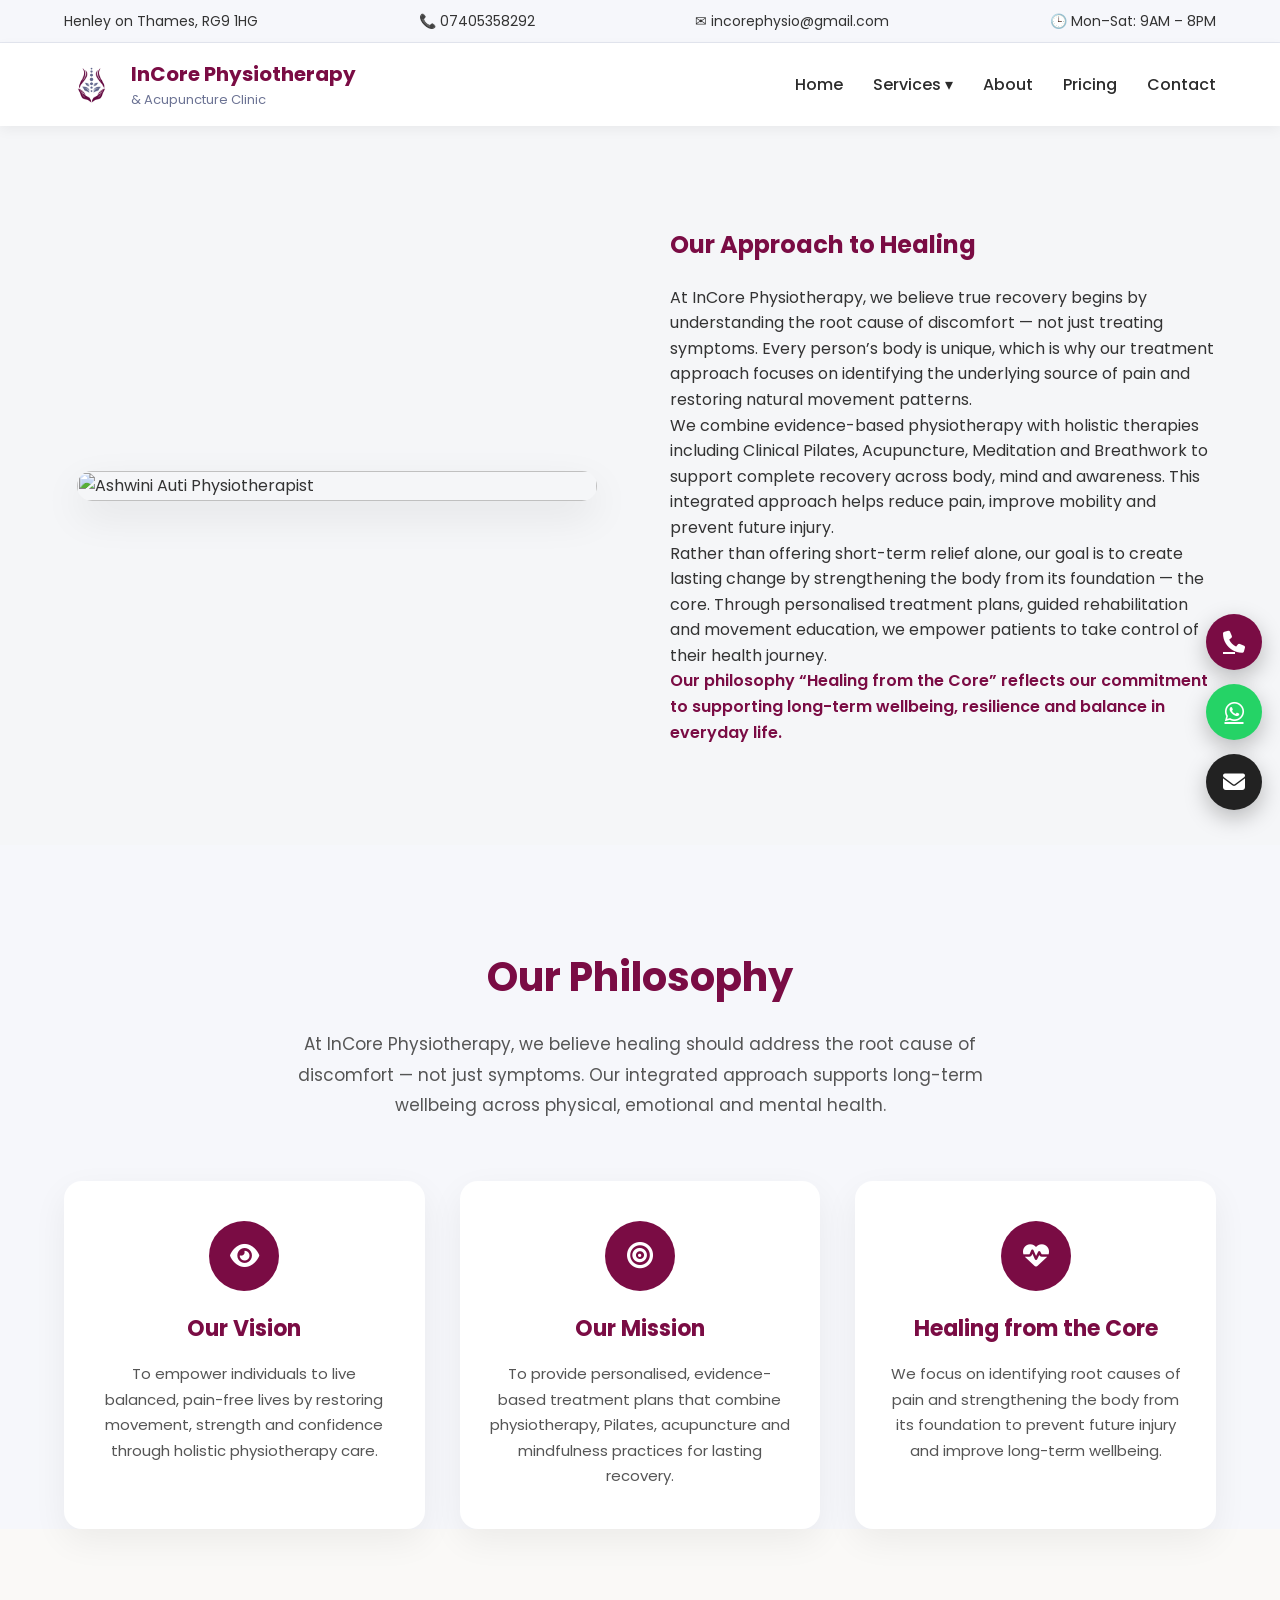
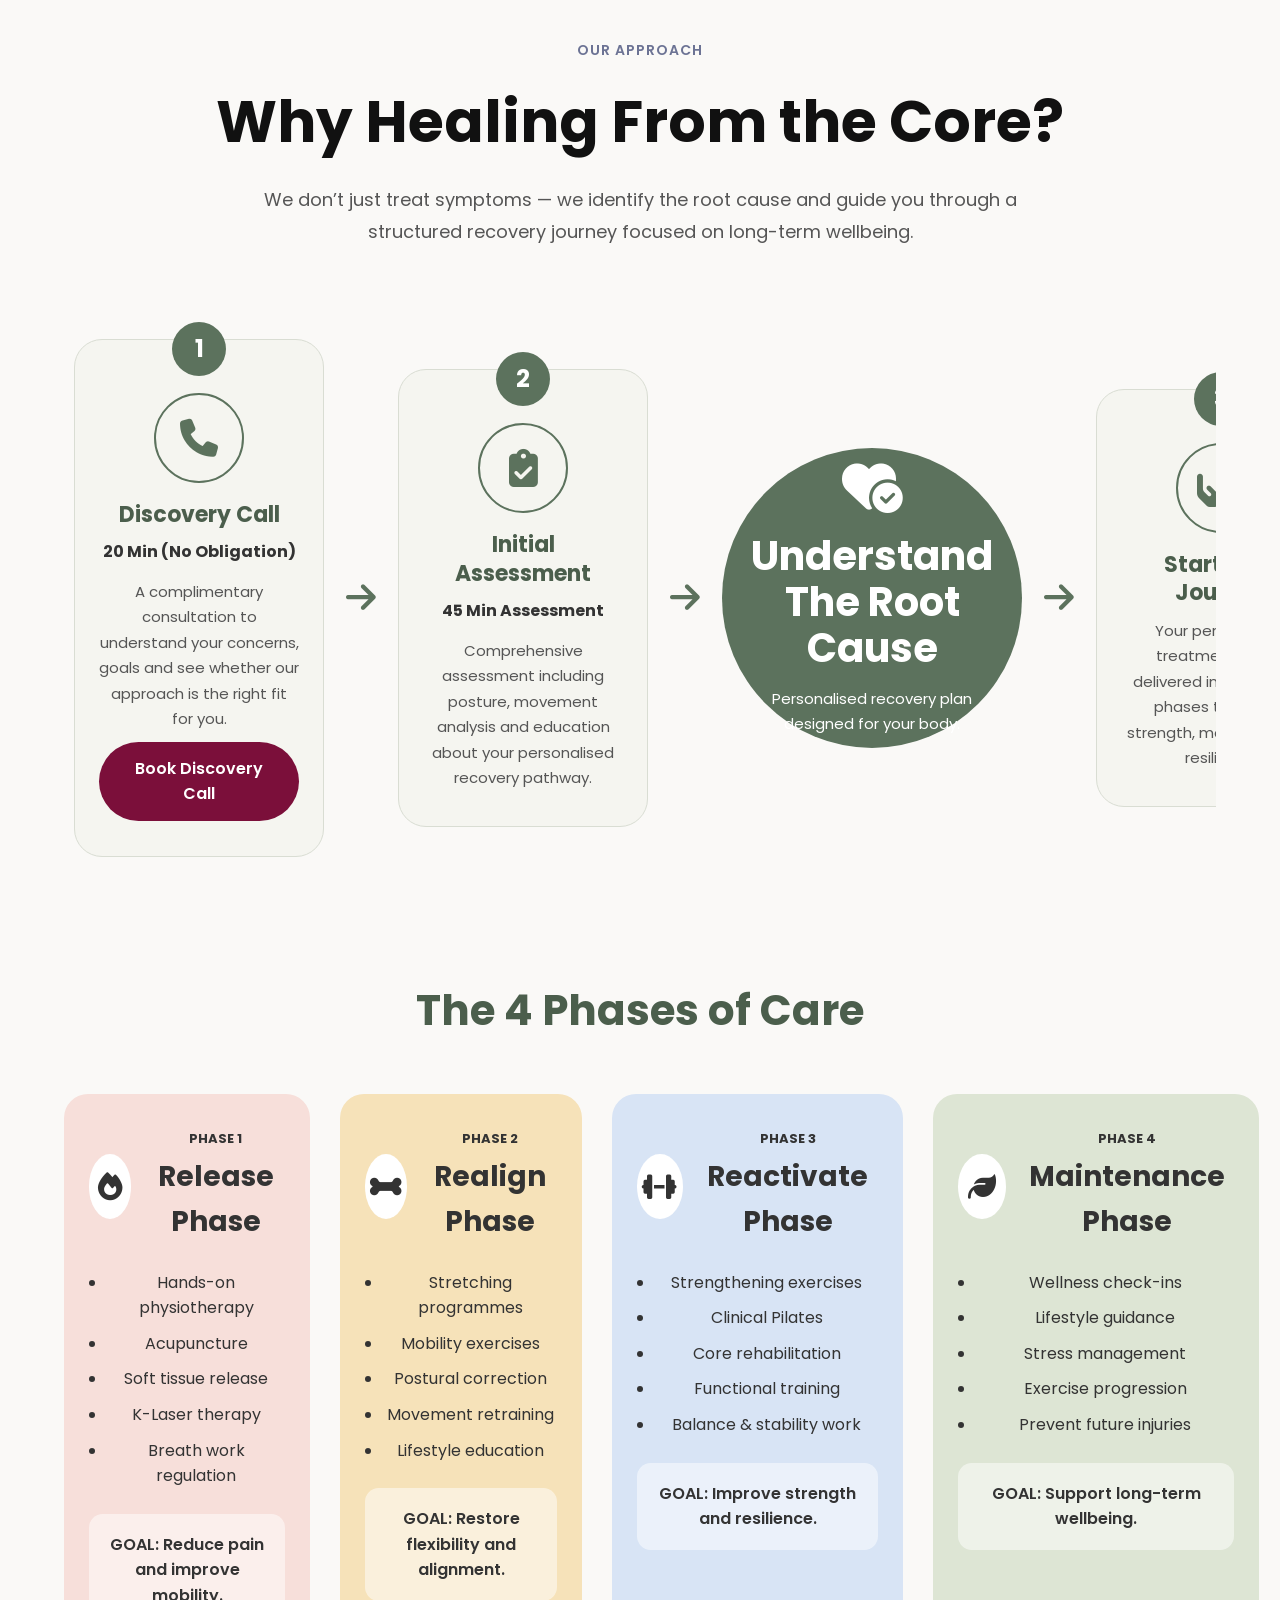
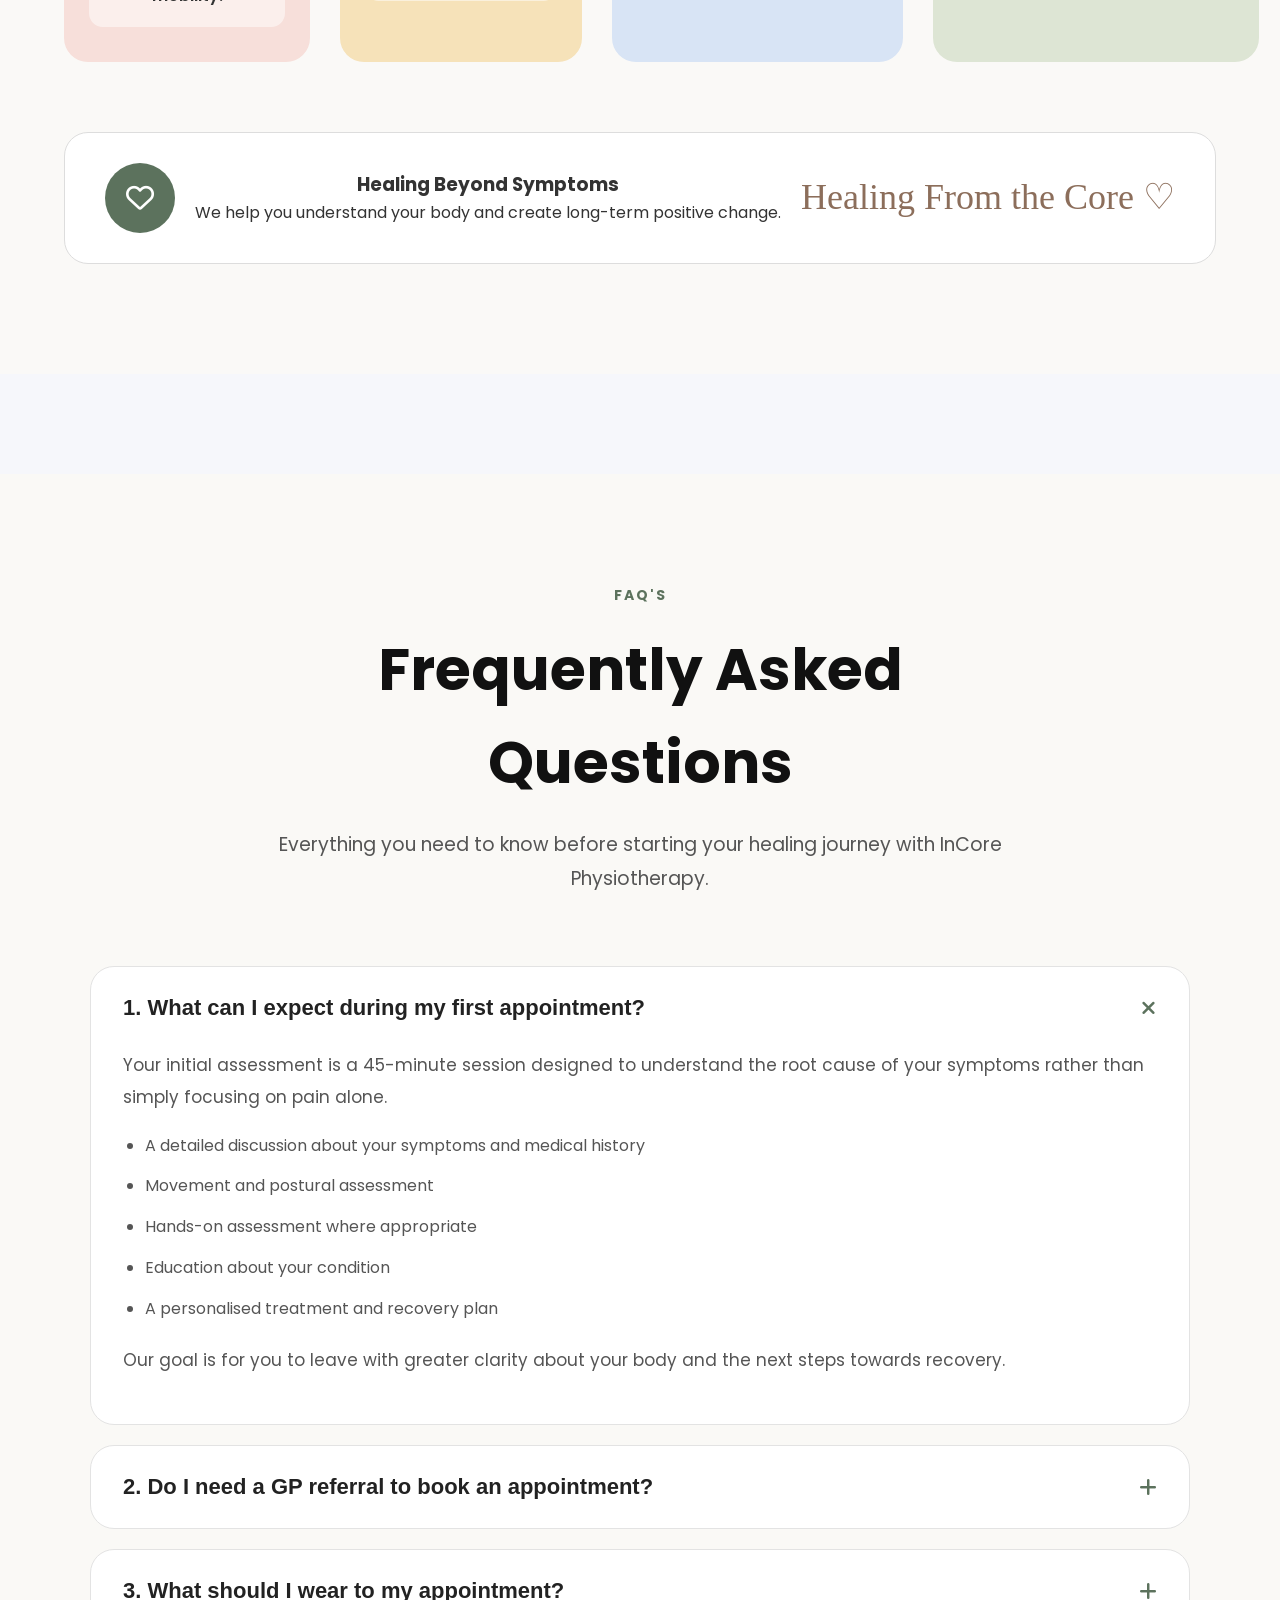
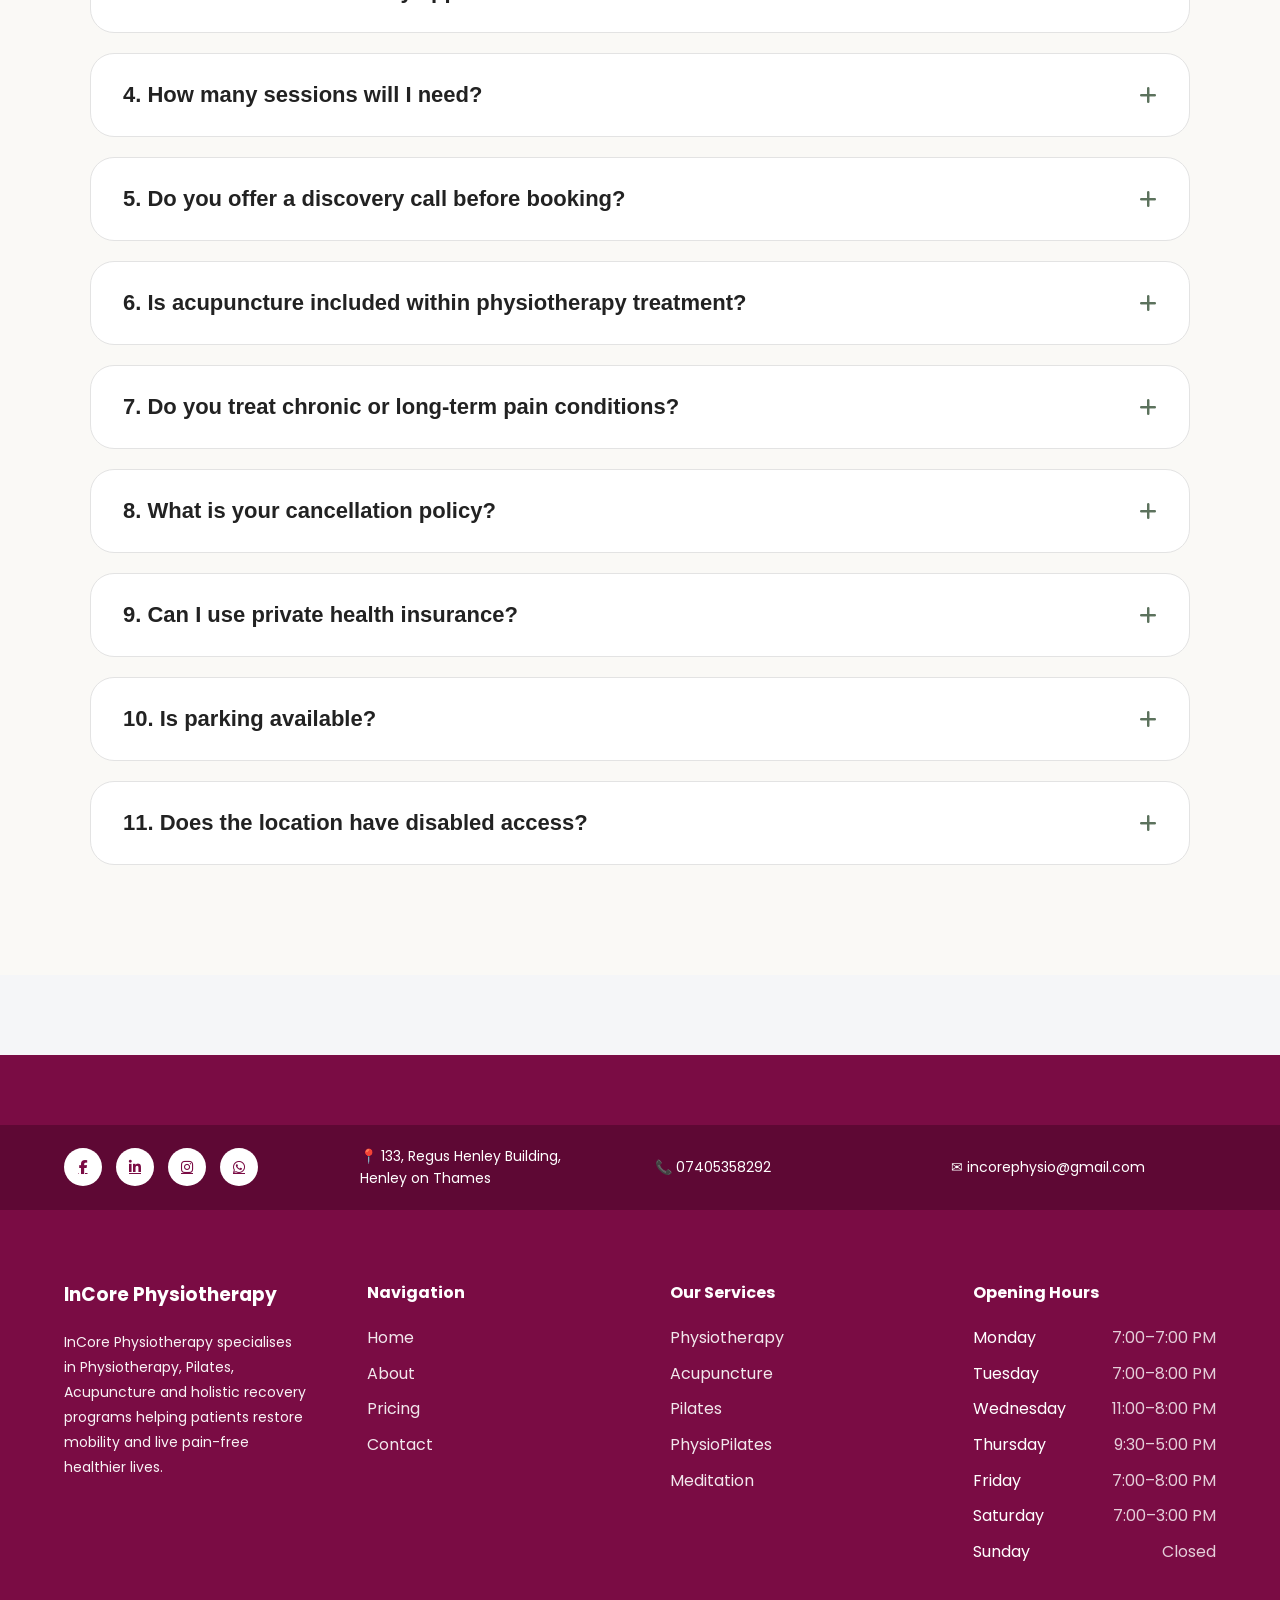
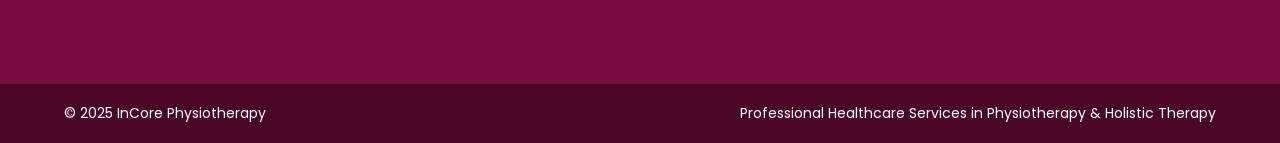
==== commit f2134660: "Update fmt.Println message from 'Hello' to 'Goodbye'" ====
--- a/about.html
+++ b/about.html
@@ -226,18 +226,777 @@
 
 </div>
 
+
+
+
+
+
+
+<!-- ========================================= -->
+<!-- OUR APPROACH SECTION -->
+<!-- ADD BELOW vision-section -->
+<!-- ========================================= -->
+
+<section class="approach-section">
+
+<div class="container">
+
+<div class="approach-heading">
+
+<span class="section-tag">OUR APPROACH</span>
+
+<h2>Why Healing From the Core?</h2>
+
+<p>
+We don’t just treat symptoms — we identify the root cause and guide you
+through a structured recovery journey focused on long-term wellbeing.
+</p>
+
+</div>
+
+
+<!-- TOP JOURNEY -->
+
+<div class="journey-grid">
+
+<div class="journey-card">
+<div class="step-number">1</div>
+
+<div class="journey-icon">
+<i class="fa-solid fa-phone"></i>
+</div>
+
+<h3>Discovery Call</h3>
+
+<h4>20 Min (No Obligation)</h4>
+
+<p>
+A complimentary consultation to understand your concerns, goals and see
+whether our approach is the right fit for you.
+</p>
+
+<a href="contact.html" class="btn-primary">
+Book Discovery Call
+</a>
+
+</div>
+
+
+
+<div class="journey-arrow">
+<i class="fa-solid fa-arrow-right"></i>
+</div>
+
+
+
+<div class="journey-card">
+<div class="step-number">2</div>
+
+<div class="journey-icon">
+<i class="fa-solid fa-clipboard-check"></i>
+</div>
+
+<h3>Initial Assessment</h3>
+
+<h4>45 Min Assessment</h4>
+
+<p>
+Comprehensive assessment including posture, movement analysis and
+education about your personalised recovery pathway.
+</p>
+</div>
+
+
+
+<div class="journey-arrow">
+<i class="fa-solid fa-arrow-right"></i>
+</div>
+
+
+
+<div class="center-circle">
+
+<i class="fa-solid fa-heart-circle-check"></i>
+
+<h3>Understand The Root Cause</h3>
+
+<p>Personalised recovery plan designed for your body.</p>
+
+</div>
+
+
+
+<div class="journey-arrow">
+<i class="fa-solid fa-arrow-right"></i>
+</div>
+
+
+
+<div class="journey-card">
+<div class="step-number">3</div>
+
+<div class="journey-icon">
+<i class="fa-solid fa-hands-holding"></i>
+</div>
+
+<h3>Start Your Journey</h3>
+
+<p>
+Your personalised treatment plan is delivered in progressive phases
+to restore strength, movement and resilience.
+</p>
+</div>
+
+
+
+<div class="journey-arrow">
+<i class="fa-solid fa-arrow-right"></i>
+</div>
+
+
+
+<div class="journey-card">
+<div class="step-number">4</div>
+
+<div class="journey-icon">
+<i class="fa-regular fa-heart"></i>
+</div>
+
+<h3>Long-Term Wellness</h3>
+
+<p>
+Ongoing support through wellness strategies, maintenance care and
+education for lifelong wellbeing.
+</p>
+</div>
+
+</div>
+
+
+
+
+
+<!-- 4 PHASES -->
+
+<div class="phase-heading">
+
+<h2>The 4 Phases of Care</h2>
+
+</div>
+
+
+<div class="phases-grid">
+
+
+<!-- PHASE 1 -->
+
+<div class="phase-card pink">
+
+<div class="phase-top">
+
+<div class="phase-icon">
+<i class="fa-solid fa-fire"></i>
+</div>
+
+<div>
+<span>PHASE 1</span>
+<h3>Release Phase</h3>
+</div>
+
+</div>
+
+<ul>
+<li>Hands-on physiotherapy</li>
+<li>Acupuncture</li>
+<li>Soft tissue release</li>
+<li>K-Laser therapy</li>
+<li>Breath work regulation</li>
+</ul>
+
+<div class="goal-box">
+GOAL: Reduce pain and improve mobility.
+</div>
+
+</div>
+
+
+
+<!-- PHASE 2 -->
+
+<div class="phase-card yellow">
+
+<div class="phase-top">
+
+<div class="phase-icon">
+<i class="fa-solid fa-bone"></i>
+</div>
+
+<div>
+<span>PHASE 2</span>
+<h3>Realign Phase</h3>
+</div>
+
+</div>
+
+<ul>
+<li>Stretching programmes</li>
+<li>Mobility exercises</li>
+<li>Postural correction</li>
+<li>Movement retraining</li>
+<li>Lifestyle education</li>
+</ul>
+
+<div class="goal-box">
+GOAL: Restore flexibility and alignment.
+</div>
+
+</div>
+
+
+
+<!-- PHASE 3 -->
+
+<div class="phase-card blue">
+
+<div class="phase-top">
+
+<div class="phase-icon">
+<i class="fa-solid fa-dumbbell"></i>
+</div>
+
+<div>
+<span>PHASE 3</span>
+<h3>Reactivate Phase</h3>
+</div>
+
+</div>
+
+<ul>
+<li>Strengthening exercises</li>
+<li>Clinical Pilates</li>
+<li>Core rehabilitation</li>
+<li>Functional training</li>
+<li>Balance & stability work</li>
+</ul>
+
+<div class="goal-box">
+GOAL: Improve strength and resilience.
+</div>
+
+</div>
+
+
+
+<!-- PHASE 4 -->
+
+<div class="phase-card green">
+
+<div class="phase-top">
+
+<div class="phase-icon">
+<i class="fa-solid fa-leaf"></i>
+</div>
+
+<div>
+<span>PHASE 4</span>
+<h3>Maintenance Phase</h3>
+</div>
+
+</div>
+
+<ul>
+<li>Wellness check-ins</li>
+<li>Lifestyle guidance</li>
+<li>Stress management</li>
+<li>Exercise progression</li>
+<li>Prevent future injuries</li>
+</ul>
+
+<div class="goal-box">
+GOAL: Support long-term wellbeing.
+</div>
+
+</div>
+
+</div>
+
+
+
+<!-- BOTTOM CTA -->
+
+<div class="healing-banner">
+
+<div class="healing-left">
+
+<i class="fa-regular fa-heart"></i>
+
+<div>
+<h3>Healing Beyond Symptoms</h3>
+
+<p>
+We help you understand your body and create long-term positive change.
+</p>
+</div>
+
+</div>
+
+<div class="healing-right">
+Healing From the Core ♡
+</div>
+
+</div>
+
+</div>
+
 </section>
 
 
 
 
-
-
-
-
-
-
-
+</section>
+
+
+
+<!-- <section class="wellness-section">
+
+<div class="container">
+
+<div class="section-heading">
+
+<span class="section-tag">EDUCATION & WELLNESS</span>
+
+<h2>Learn • Recover • Grow</h2>
+
+<p>
+Supporting recovery beyond treatment through education, movement and wellness guidance.
+</p>
+
+</div>
+
+<div class="wellness-grid">
+
+<div class="wellness-card">
+<img src="blog.jpg">
+<h3>Health Blog</h3>
+<p>Educational content helping you better understand your body and recovery.</p>
+</div>
+
+<div class="wellness-card">
+<img src="exercise.jpg">
+<h3>Recovery Advice</h3>
+<p>Guided movement and exercise strategies for long-term healing.</p>
+</div>
+
+<div class="wellness-card">
+<img src="video.jpg">
+<h3>Educational Videos</h3>
+<p>Professional wellness and rehabilitation videos coming soon.</p>
+</div>
+
+</div>
+
+</div>
+
+</section>
+ -->
+
+
+<!-- ========================================= -->
+<!-- FAQ SECTION -->
+<!-- ADD ABOVE FOOTER -->
+<!-- ========================================= -->
+
+<section class="faq-section">
+
+<div class="container">
+
+<div class="faq-heading">
+
+<span>FAQ'S</span>
+
+<h2>Frequently Asked Questions</h2>
+
+<p>
+Everything you need to know before starting your healing journey with InCore Physiotherapy.
+</p>
+
+</div>
+
+
+
+<div class="faq-wrapper">
+
+
+<!-- FAQ 1 -->
+
+<div class="faq-item active">
+
+<button class="faq-question">
+
+<span>1. What can I expect during my first appointment?</span>
+
+<i class="fa-solid fa-plus"></i>
+
+</button>
+
+<div class="faq-answer">
+
+<p>
+Your initial assessment is a 45-minute session designed to understand the root cause of your symptoms rather than simply focusing on pain alone.
+</p>
+
+<ul>
+<li>A detailed discussion about your symptoms and medical history</li>
+<li>Movement and postural assessment</li>
+<li>Hands-on assessment where appropriate</li>
+<li>Education about your condition</li>
+<li>A personalised treatment and recovery plan</li>
+</ul>
+
+<p>
+Our goal is for you to leave with greater clarity about your body and the next steps towards recovery.
+</p>
+
+</div>
+
+</div>
+
+
+
+<!-- FAQ 2 -->
+
+<div class="faq-item">
+
+<button class="faq-question">
+
+<span>2. Do I need a GP referral to book an appointment?</span>
+
+<i class="fa-solid fa-plus"></i>
+
+</button>
+
+<div class="faq-answer">
+
+<p>
+No. You can book directly without a GP referral.
+</p>
+
+<p>
+However, if you are using private medical insurance, your insurer may require a referral before approving treatment.
+</p>
+
+</div>
+
+</div>
+
+
+
+<!-- FAQ 3 -->
+
+<div class="faq-item">
+
+<button class="faq-question">
+
+<span>3. What should I wear to my appointment?</span>
+
+<i class="fa-solid fa-plus"></i>
+
+</button>
+
+<div class="faq-answer">
+
+<p>
+Please wear comfortable clothing that allows movement and easy access to the area being assessed or treated.
+</p>
+
+<ul>
+<li>Shorts for lower back, hip, knee, or ankle issues</li>
+<li>Vest or loose top for shoulder, neck, or upper back concerns</li>
+</ul>
+
+</div>
+
+</div>
+
+
+
+<!-- FAQ 4 -->
+
+<div class="faq-item">
+
+<button class="faq-question">
+
+<span>4. How many sessions will I need?</span>
+
+<i class="fa-solid fa-plus"></i>
+
+</button>
+
+<div class="faq-answer">
+
+<p>
+The number of sessions varies depending on:
+</p>
+
+<ul>
+<li>The nature of your condition</li>
+<li>How long symptoms have been present</li>
+<li>Your goals</li>
+<li>Your body’s response to treatment</li>
+</ul>
+
+<p>
+After your assessment, we will discuss a personalised treatment plan and expected recovery pathway with you.
+</p>
+
+</div>
+
+</div>
+
+
+
+<!-- FAQ 5 -->
+
+<div class="faq-item">
+
+<button class="faq-question">
+
+<span>5. Do you offer a discovery call before booking?</span>
+
+<i class="fa-solid fa-plus"></i>
+
+</button>
+
+<div class="faq-answer">
+
+<p>
+Yes. We offer a complimentary 20-minute discovery call to help you:
+</p>
+
+<ul>
+<li>Discuss your concerns</li>
+<li>Ask questions</li>
+<li>Understand our approach</li>
+<li>Decide whether our clinic is the right fit for you</li>
+</ul>
+
+<p>
+There is no obligation to book after the call.
+</p>
+
+</div>
+
+</div>
+
+
+
+<!-- FAQ 6 -->
+
+<div class="faq-item">
+
+<button class="faq-question">
+
+<span>6. Is acupuncture included within physiotherapy treatment?</span>
+
+<i class="fa-solid fa-plus"></i>
+
+</button>
+
+<div class="faq-answer">
+
+<p>
+Acupuncture may be included as part of your treatment plan if clinically appropriate and discussed during your session.
+</p>
+
+</div>
+
+</div>
+
+
+
+<!-- FAQ 7 -->
+
+<div class="faq-item">
+
+<button class="faq-question">
+
+<span>7. Do you treat chronic or long-term pain conditions?</span>
+
+<i class="fa-solid fa-plus"></i>
+
+</button>
+
+<div class="faq-answer">
+
+<p>
+Yes. We regularly work with clients experiencing chronic or recurring pain.
+</p>
+
+<p>
+Our approach focuses on identifying contributing factors such as:
+</p>
+
+<ul>
+<li>Movement dysfunction</li>
+<li>Stress and nervous system overload</li>
+<li>Lifestyle habits</li>
+<li>Muscle weakness or imbalance</li>
+<li>Poor recovery patterns</li>
+</ul>
+
+</div>
+
+</div>
+
+
+
+<!-- FAQ 8 -->
+
+<div class="faq-item">
+
+<button class="faq-question">
+
+<span>8. What is your cancellation policy?</span>
+
+<i class="fa-solid fa-plus"></i>
+
+</button>
+
+<div class="faq-answer">
+
+<p>
+We kindly ask for at least 24 hours’ notice for cancellations or rescheduling.
+</p>
+
+<p>
+Late cancellations or missed appointments may incur a cancellation fee.
+</p>
+
+<p>
+Please refer to our Clinic Policies for full details.
+</p>
+
+</div>
+
+</div>
+
+
+
+<!-- FAQ 9 -->
+
+<div class="faq-item">
+
+<button class="faq-question">
+
+<span>9. Can I use private health insurance?</span>
+
+<i class="fa-solid fa-plus"></i>
+
+</button>
+
+<div class="faq-answer">
+
+<p>
+Yes, we work with all major insurance companies including:
+</p>
+
+<ul>
+<li>Bupa</li>
+<li>Aviva</li>
+<li>Vitality</li>
+<li>WPA</li>
+<li>Allianz</li>
+</ul>
+
+</div>
+
+</div>
+
+
+
+<!-- FAQ 10 -->
+
+<div class="faq-item">
+
+<button class="faq-question">
+
+<span>10. Is parking available?</span>
+
+<i class="fa-solid fa-plus"></i>
+
+</button>
+
+<div class="faq-answer">
+
+<p>
+Yes, paid parking is available at the location.
+</p>
+
+<p>
+You will need to scan the QR code either in the parking area or at reception to pay for parking.
+</p>
+
+</div>
+
+</div>
+
+
+
+<!-- FAQ 11 -->
+
+<div class="faq-item">
+
+<button class="faq-question">
+
+<span>11. Does the location have disabled access?</span>
+
+<i class="fa-solid fa-plus"></i>
+
+</button>
+
+<div class="faq-answer">
+
+<p>
+Yes, the clinic is located on the 1st floor and lifts are available for accessibility.
+</p>
+
+</div>
+
+</div>
+
+</div>
+
+</div>
+
+</section>
+
+
+
+
+
+
+
+
+<script>
+	/* ========================================= */
+/* FAQ ACCORDION */
+/* ADD IN script.js */
+/* ========================================= */
+
+const faqItems = document.querySelectorAll(".faq-item");
+
+faqItems.forEach(item => {
+
+const question = item.querySelector(".faq-question");
+
+question.addEventListener("click", () => {
+
+item.classList.toggle("active");
+
+});
+
+});
+</script>
 
 
 
@@ -424,4 +1183,4 @@
 <script src="script.js"></script>
 
 </body>
-</html>+</html>
--- a/style1.css
+++ b/style1.css
@@ -1,3 +1,4 @@
+
 /* ================= ROOT ================= */
 
 :root{
@@ -4897,3 +4898,879 @@
 
 
 
+
+
+
+
+
+
+/* ===================================== */
+/* OUR APPROACH SECTION */
+/* ===================================== */
+
+.approach-section{
+padding:110px 0;
+background:#faf9f7;
+}
+
+.approach-heading{
+text-align:center;
+max-width:850px;
+margin:auto;
+margin-bottom:70px;
+}
+
+.approach-heading h2{
+font-size:58px;
+font-family:"Poppins";
+color:#111;
+margin:15px 0;
+}
+
+.approach-heading p{
+font-size:18px;
+line-height:1.8;
+color:#555;
+}
+
+/* JOURNEY GRID */
+
+.journey-grid{
+display:flex;
+align-items:center;
+justify-content:center;
+gap:18px;
+flex-wrap:wrap;
+margin-bottom:90px;
+}
+
+.journey-card{
+position:relative;
+background:#f5f5f0;
+padding:35px 25px;
+border-radius:28px;
+width:250px;
+min-height:320px;
+text-align:center;
+border:1px solid #d9ddd3;
+transition:.35s;
+}
+
+.journey-card:hover{
+transform:translateY(-8px);
+box-shadow:0 18px 40px rgba(0,0,0,.08);
+}
+
+.step-number{
+position:absolute;
+top:-18px;
+left:50%;
+transform:translateX(-50%);
+width:52px;
+height:52px;
+background:#5c725d;
+color:white;
+border-radius:50%;
+display:flex;
+align-items:center;
+justify-content:center;
+font-size:24px;
+font-weight:700;
+}
+
+.journey-icon{
+width:90px;
+height:90px;
+border:2px solid #5c725d;
+border-radius:50%;
+display:flex;
+align-items:center;
+justify-content:center;
+margin:20px auto;
+font-size:38px;
+color:#5c725d;
+}
+
+.journey-card h3{
+font-size:28px;
+margin-bottom:10px;
+color:#4b5e4c;
+}
+
+.journey-card h4{
+font-size:17px;
+margin-bottom:15px;
+}
+
+.journey-card p{
+font-size:15px;
+line-height:1.7;
+color:#555;
+}
+
+.journey-arrow{
+font-size:32px;
+color:#5c725d;
+}
+
+/* CENTER CIRCLE */
+
+.center-circle{
+width:320px;
+height:320px;
+border-radius:50%;
+background:#5c725d;
+color:white;
+display:flex;
+flex-direction:column;
+justify-content:center;
+align-items:center;
+text-align:center;
+padding:40px;
+}
+
+.center-circle i{
+font-size:55px;
+margin-bottom:20px;
+}
+
+.center-circle h3{
+font-size:36px;
+line-height:1.2;
+margin-bottom:15px;
+}
+
+/* PHASES */
+
+.phase-heading{
+text-align:center;
+margin-bottom:50px;
+}
+
+.phase-heading h2{
+font-size:42px;
+color:#4b5e4c;
+}
+
+.phases-grid{
+display:grid;
+grid-template-columns:repeat(4,1fr);
+gap:30px;
+}
+
+.phase-card{
+padding:35px 25px;
+border-radius:24px;
+transition:.35s;
+}
+
+.phase-card:hover{
+transform:translateY(-8px);
+}
+
+.phase-top{
+display:flex;
+align-items:center;
+gap:15px;
+margin-bottom:25px;
+}
+
+.phase-icon{
+width:65px;
+height:65px;
+border-radius:50%;
+background:white;
+display:flex;
+align-items:center;
+justify-content:center;
+font-size:28px;
+}
+
+.phase-card span{
+font-size:13px;
+font-weight:700;
+}
+
+.phase-card h3{
+font-size:28px;
+margin-top:5px;
+}
+
+.phase-card ul{
+padding-left:18px;
+margin-bottom:25px;
+}
+
+.phase-card li{
+margin-bottom:10px;
+line-height:1.6;
+}
+
+.goal-box{
+background:rgba(255,255,255,.5);
+padding:18px;
+border-radius:14px;
+font-weight:600;
+line-height:1.6;
+}
+
+/* COLORS */
+
+.pink{
+background:#f7dfda;
+}
+
+.yellow{
+background:#f6e2b9;
+}
+
+.blue{
+background:#d8e4f5;
+}
+
+.green{
+background:#dde5d4;
+}
+
+/* HEALING BANNER */
+
+.healing-banner{
+margin-top:70px;
+padding:30px 40px;
+border-radius:24px;
+background:white;
+display:flex;
+justify-content:space-between;
+align-items:center;
+gap:20px;
+border:1px solid #ddd;
+}
+
+.healing-left{
+display:flex;
+align-items:center;
+gap:20px;
+}
+
+.healing-left i{
+width:70px;
+height:70px;
+border-radius:50%;
+background:#5c725d;
+display:flex;
+align-items:center;
+justify-content:center;
+color:white;
+font-size:28px;
+}
+
+.healing-right{
+font-size:36px;
+font-family:cursive;
+color:#8c6e5b;
+}
+
+/* RESPONSIVE */
+
+@media(max-width:1200px){
+
+.phases-grid{
+grid-template-columns:repeat(2,1fr);
+}
+
+}
+
+@media(max-width:768px){
+
+.approach-heading h2{
+font-size:36px;
+}
+
+.center-circle{
+width:260px;
+height:260px;
+}
+
+.center-circle h3{
+font-size:28px;
+}
+
+.phases-grid{
+grid-template-columns:1fr;
+}
+
+.journey-arrow{
+display:none;
+}
+
+.healing-banner{
+flex-direction:column;
+text-align:center;
+}
+
+.healing-left{
+flex-direction:column;
+}
+
+}
+
+
+
+
+/* WELLNESS SECTION */
+
+.wellness-section{
+padding:110px 0;
+background:white;
+}
+
+.section-heading{
+text-align:center;
+max-width:760px;
+margin:auto;
+margin-bottom:60px;
+}
+
+.section-heading h2{
+font-size:48px;
+margin:15px 0;
+color:#7A0C44;
+}
+
+.wellness-grid{
+display:grid;
+grid-template-columns:repeat(3,1fr);
+gap:30px;
+}
+
+.wellness-card{
+background:#F6F7FB;
+border-radius:24px;
+overflow:hidden;
+transition:.35s;
+}
+
+.wellness-card:hover{
+transform:translateY(-10px);
+}
+
+.wellness-card img{
+width:100%;
+height:260px;
+object-fit:cover;
+}
+
+.wellness-card h3{
+padding:25px 25px 10px;
+font-size:28px;
+color:#7A0C44;
+}
+
+.wellness-card p{
+padding:0 25px 30px;
+line-height:1.8;
+}
+
+@media(max-width:768px){
+
+.wellness-grid{
+grid-template-columns:1fr;
+}
+
+.section-heading h2{
+font-size:34px;
+}
+
+}
+
+
+
+
+
+
+
+
+
+/* ===================================== */
+/* JOURNEY SECTION COMPLETE OVERRIDE */
+/* PASTE AT VERY END OF style1.css */
+/* ===================================== */
+
+.journey-grid{
+
+display:flex !important;
+align-items:center !important;
+justify-content:flex-start !important;
+gap:22px !important;
+
+overflow-x:auto !important;
+overflow-y:hidden !important;
+
+padding:20px 10px 30px !important;
+
+scrollbar-width:none !important;
+scroll-behavior:smooth !important;
+
+flex-wrap:nowrap !important;
+
+}
+
+.journey-grid::-webkit-scrollbar{
+display:none !important;
+}
+
+
+/* ===================================== */
+/* CARDS */
+/* ===================================== */
+
+.journey-card{
+
+position:relative !important;
+
+flex:0 0 250px !important;
+width:250px !important;
+min-width:250px !important;
+
+min-height:360px !important;
+
+background:#f5f5f0 !important;
+
+padding:35px 24px !important;
+
+border-radius:28px !important;
+
+border:1px solid #d9ddd3 !important;
+
+text-align:center !important;
+
+transition:.35s ease !important;
+
+}
+
+.journey-card:hover{
+
+transform:translateY(-8px) !important;
+
+box-shadow:0 18px 40px rgba(0,0,0,.08) !important;
+
+}
+
+
+/* STEP NUMBER */
+
+.step-number{
+
+position:absolute !important;
+
+top:-18px !important;
+left:50% !important;
+
+transform:translateX(-50%) !important;
+
+width:54px !important;
+height:54px !important;
+
+background:#5c725d !important;
+
+color:white !important;
+
+border-radius:50% !important;
+
+display:flex !important;
+align-items:center !important;
+justify-content:center !important;
+
+font-size:24px !important;
+font-weight:700 !important;
+
+}
+
+
+/* ICON */
+
+.journey-icon{
+
+width:90px !important;
+height:90px !important;
+
+border:2px solid #5c725d !important;
+
+border-radius:50% !important;
+
+display:flex !important;
+align-items:center !important;
+justify-content:center !important;
+
+margin:18px auto !important;
+
+font-size:38px !important;
+
+color:#5c725d !important;
+
+}
+
+
+/* TITLES */
+
+.journey-card h3{
+
+font-size:22px !important;
+
+line-height:1.3 !important;
+
+margin-bottom:10px !important;
+
+color:#4b5e4c !important;
+
+}
+
+.journey-card h4{
+
+font-size:16px !important;
+
+margin-bottom:14px !important;
+
+}
+
+.journey-card p{
+
+font-size:15px !important;
+
+line-height:1.7 !important;
+
+color:#555 !important;
+
+}
+
+
+/* ===================================== */
+/* CENTER CIRCLE */
+/* ===================================== */
+
+.center-circle{
+
+flex:0 0 300px !important;
+
+width:300px !important;
+height:300px !important;
+
+min-width:300px !important;
+
+border-radius:50% !important;
+
+background:#5c725d !important;
+
+color:white !important;
+
+display:flex !important;
+
+flex-direction:column !important;
+
+justify-content:center !important;
+
+align-items:center !important;
+
+text-align:center !important;
+
+padding:35px !important;
+
+}
+
+.center-circle i{
+
+font-size:54px !important;
+
+margin-bottom:20px !important;
+
+}
+
+.center-circle h3{
+
+font-size:40px !important;
+
+line-height:1.15 !important;
+
+margin-bottom:15px !important;
+
+color:white !important;
+
+}
+
+.center-circle p{
+
+font-size:15px !important;
+
+line-height:1.7 !important;
+
+color:white !important;
+
+}
+
+
+/* ===================================== */
+/* ARROWS */
+/* ===================================== */
+
+.journey-arrow{
+
+flex:0 0 auto !important;
+
+font-size:34px !important;
+
+color:#5c725d !important;
+
+display:flex !important;
+
+align-items:center !important;
+justify-content:center !important;
+
+}
+
+
+/* ===================================== */
+/* MOBILE RESPONSIVE */
+/* ===================================== */
+
+@media(max-width:768px){
+
+.journey-grid{
+
+gap:18px !important;
+
+padding:20px 14px 30px !important;
+
+scroll-snap-type:x mandatory !important;
+
+}
+
+.journey-card,
+.center-circle{
+
+scroll-snap-align:center !important;
+
+}
+
+
+/* MOBILE CARDS */
+
+.journey-card{
+
+flex:0 0 82vw !important;
+
+width:82vw !important;
+
+min-width:82vw !important;
+
+min-height:auto !important;
+
+padding:30px 20px !important;
+
+}
+
+
+/* MOBILE CIRCLE */
+
+.center-circle{
+
+flex:0 0 82vw !important;
+
+width:82vw !important;
+height:82vw !important;
+
+min-width:82vw !important;
+
+padding:28px !important;
+
+}
+
+.center-circle h3{
+
+font-size:34px !important;
+
+}
+
+
+/* SMALLER TEXT */
+
+.journey-card h3{
+
+font-size:20px !important;
+
+}
+
+.journey-card p{
+
+font-size:14px !important;
+
+}
+
+
+/* ARROW */
+
+.journey-arrow{
+
+font-size:26px !important;
+
+}
+
+}
+
+
+
+
+
+/* ========================================= */
+/* FAQ SECTION */
+/* ========================================= */
+
+.faq-section{
+padding:110px 0;
+background:#faf9f6;
+}
+
+.faq-heading{
+text-align:center;
+max-width:800px;
+margin:auto;
+margin-bottom:70px;
+}
+
+.faq-heading span{
+font-size:14px;
+font-weight:700;
+letter-spacing:2px;
+color:#5c725d;
+}
+
+.faq-heading h2{
+font-size:58px;
+margin:18px 0;
+color:#111;
+}
+
+.faq-heading p{
+font-size:19px;
+line-height:1.8;
+color:#555;
+}
+
+/* WRAPPER */
+
+.faq-wrapper{
+max-width:1100px;
+margin:auto;
+display:flex;
+flex-direction:column;
+gap:20px;
+}
+
+/* ITEM */
+
+.faq-item{
+background:white;
+border-radius:24px;
+border:1px solid #e3e3e3;
+overflow:hidden;
+transition:.3s;
+}
+
+.faq-item:hover{
+box-shadow:0 15px 40px rgba(0,0,0,.06);
+}
+
+/* QUESTION */
+
+.faq-question{
+width:100%;
+background:none;
+border:none;
+padding:28px 32px;
+display:flex;
+align-items:center;
+justify-content:space-between;
+gap:20px;
+cursor:pointer;
+font-size:22px;
+font-weight:600;
+text-align:left;
+color:#222;
+}
+
+.faq-question i{
+font-size:20px;
+color:#5c725d;
+transition:.3s;
+}
+
+/* ANSWER */
+
+.faq-answer{
+max-height:0;
+overflow:hidden;
+transition:max-height .4s ease;
+padding:0 32px;
+}
+
+.faq-answer p{
+font-size:17px;
+line-height:1.9;
+margin-bottom:18px;
+color:#555;
+}
+
+.faq-answer ul{
+padding-left:22px;
+margin-bottom:20px;
+}
+
+.faq-answer li{
+margin-bottom:12px;
+line-height:1.8;
+font-size:16px;
+color:#555;
+}
+
+/* ACTIVE */
+
+.faq-item.active .faq-answer{
+max-height:1200px;
+padding-bottom:30px;
+}
+
+.faq-item.active .faq-question i{
+transform:rotate(45deg);
+}
+
+/* MOBILE */
+
+@media(max-width:768px){
+
+.faq-section{
+padding:80px 0;
+}
+
+.faq-heading h2{
+font-size:38px;
+}
+
+.faq-heading p{
+font-size:16px;
+}
+
+.faq-question{
+padding:22px 20px;
+font-size:18px;
+line-height:1.5;
+}
+
+.faq-answer{
+padding:0 20px;
+}
+
+.faq-answer p,
+.faq-answer li{
+font-size:15px;
+}
+
+}
